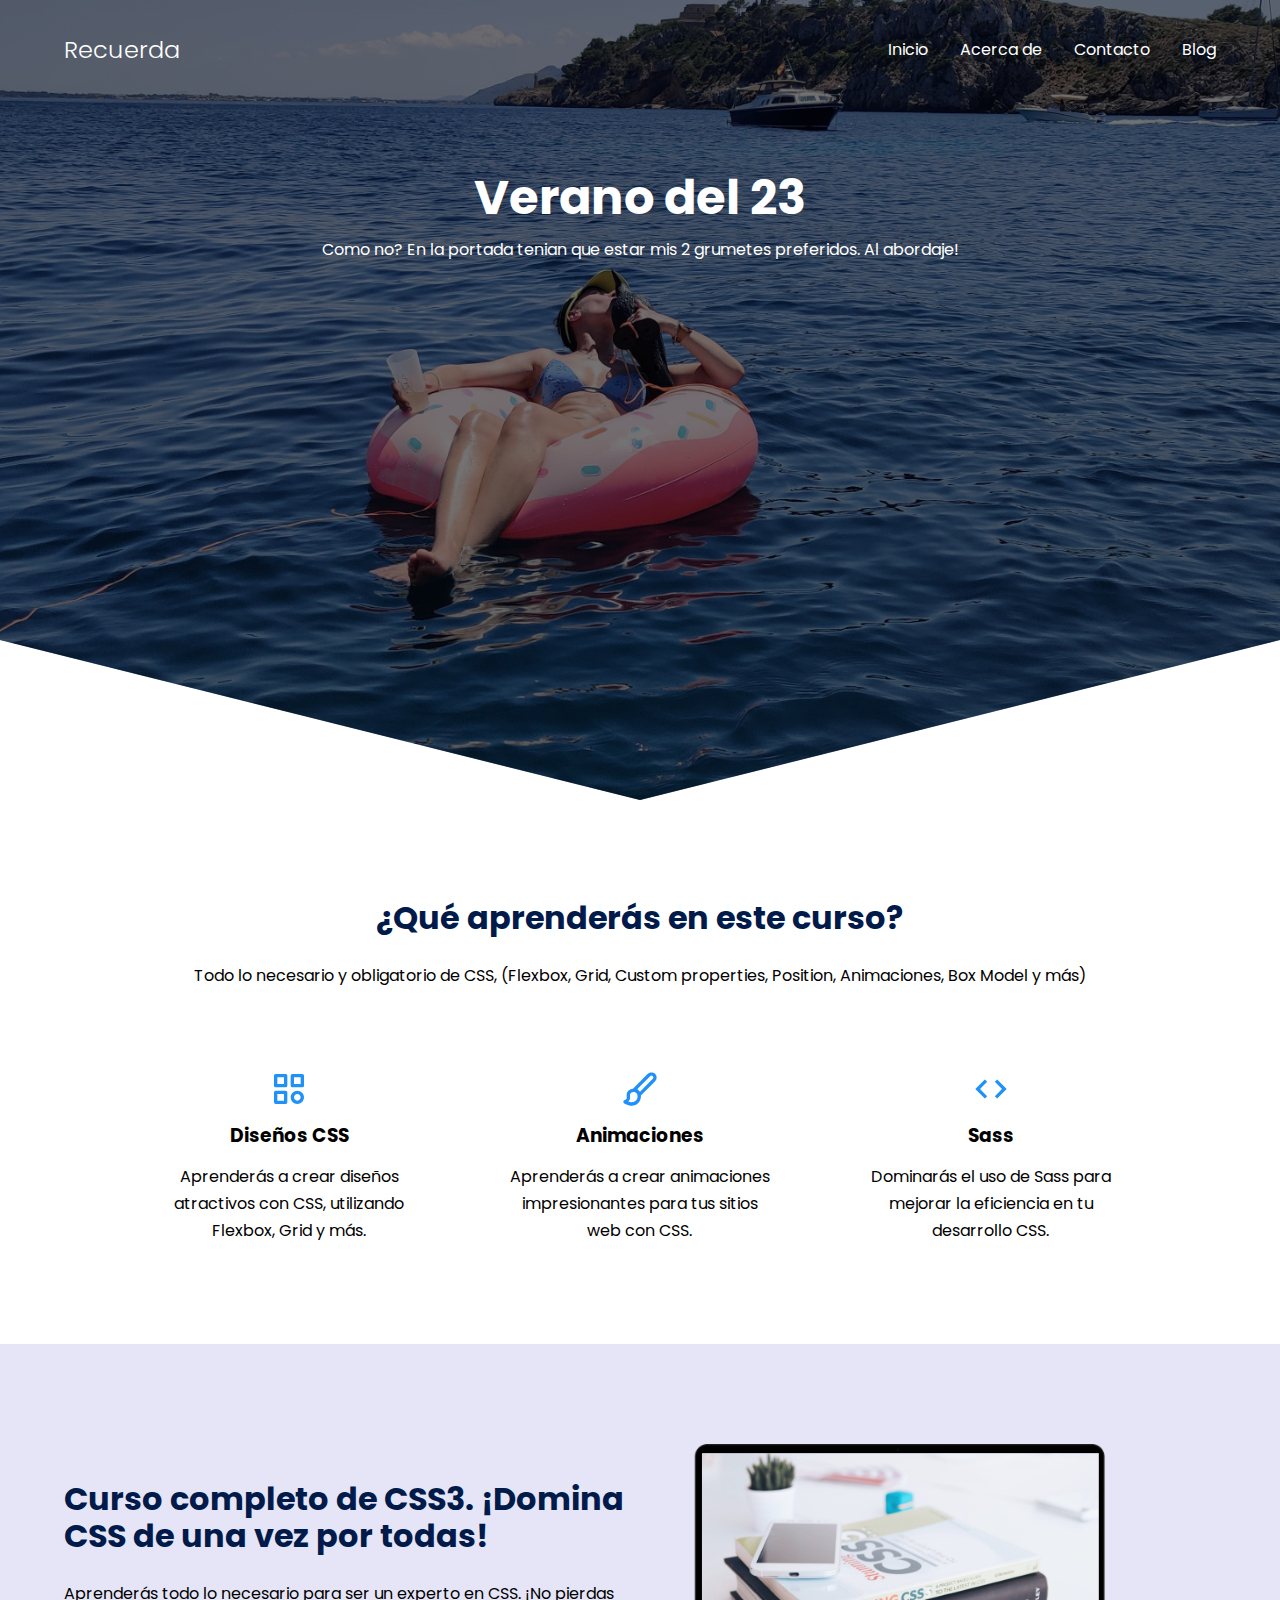
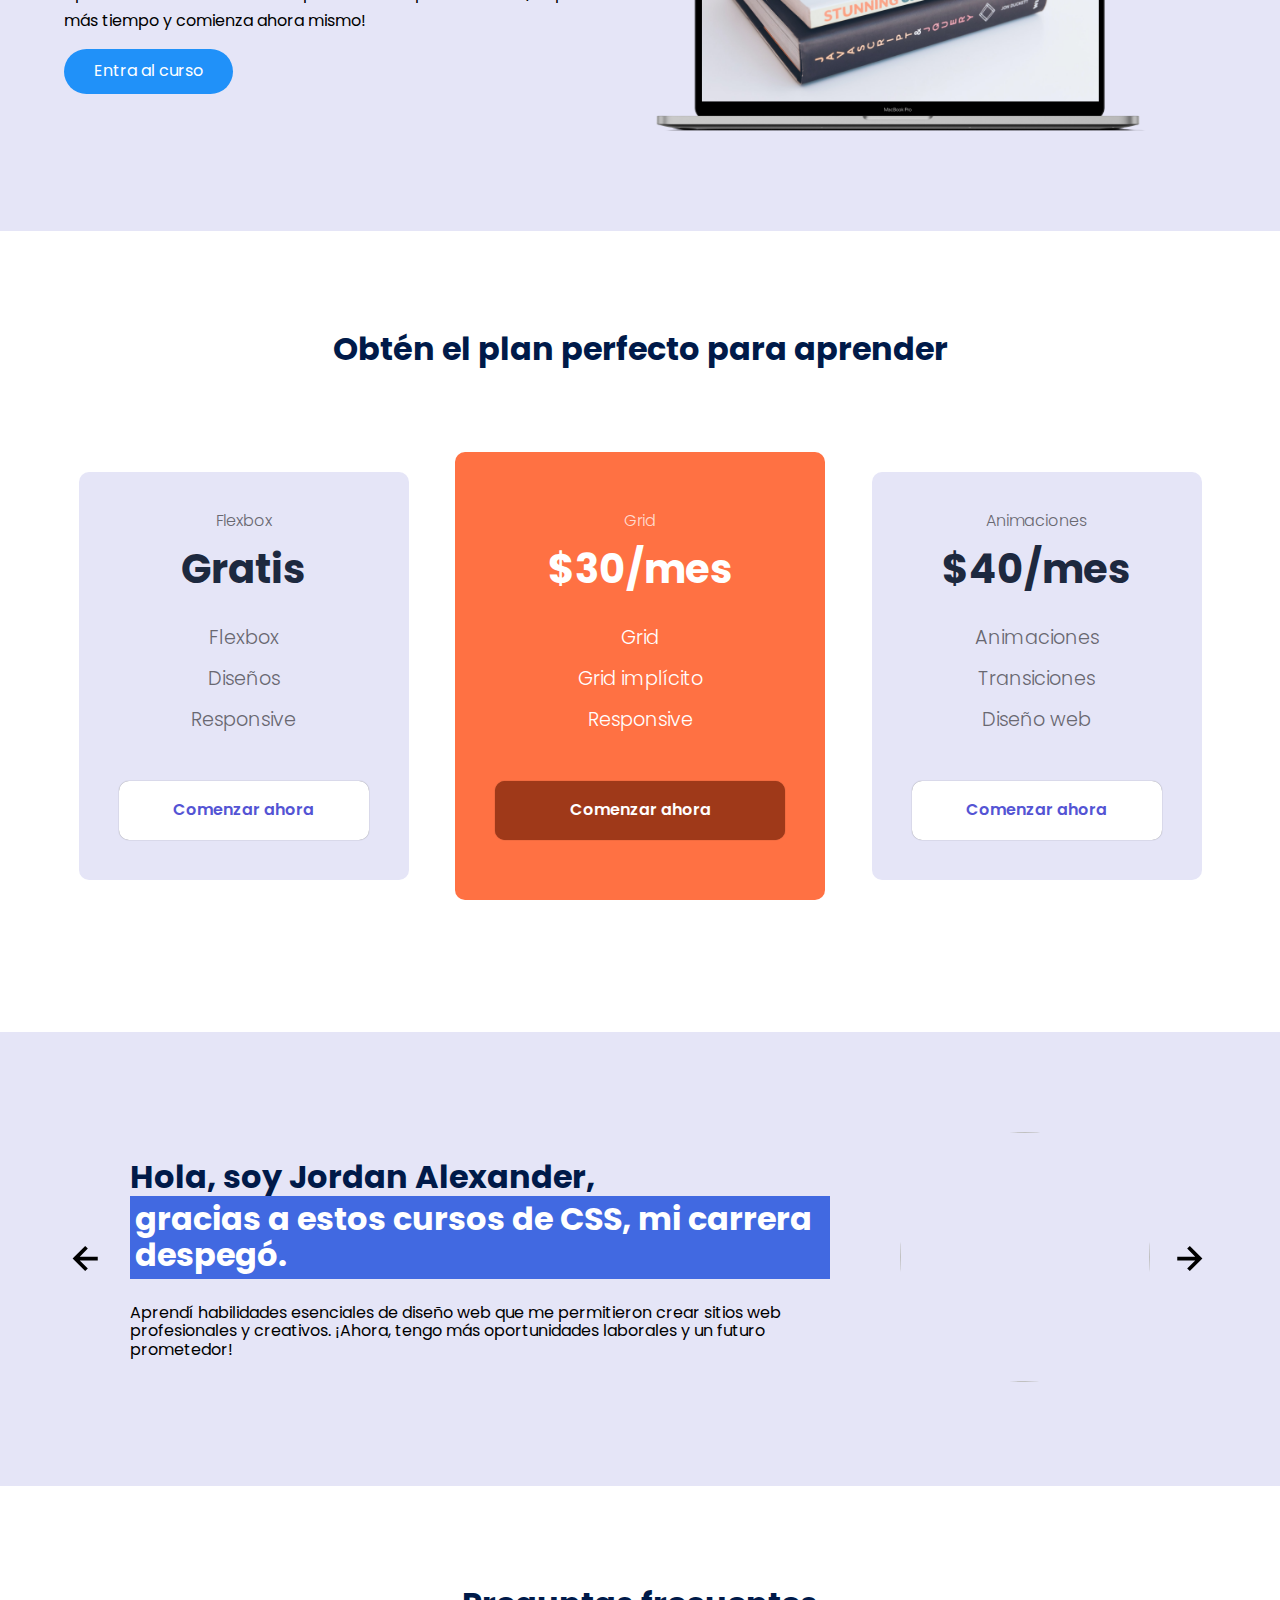
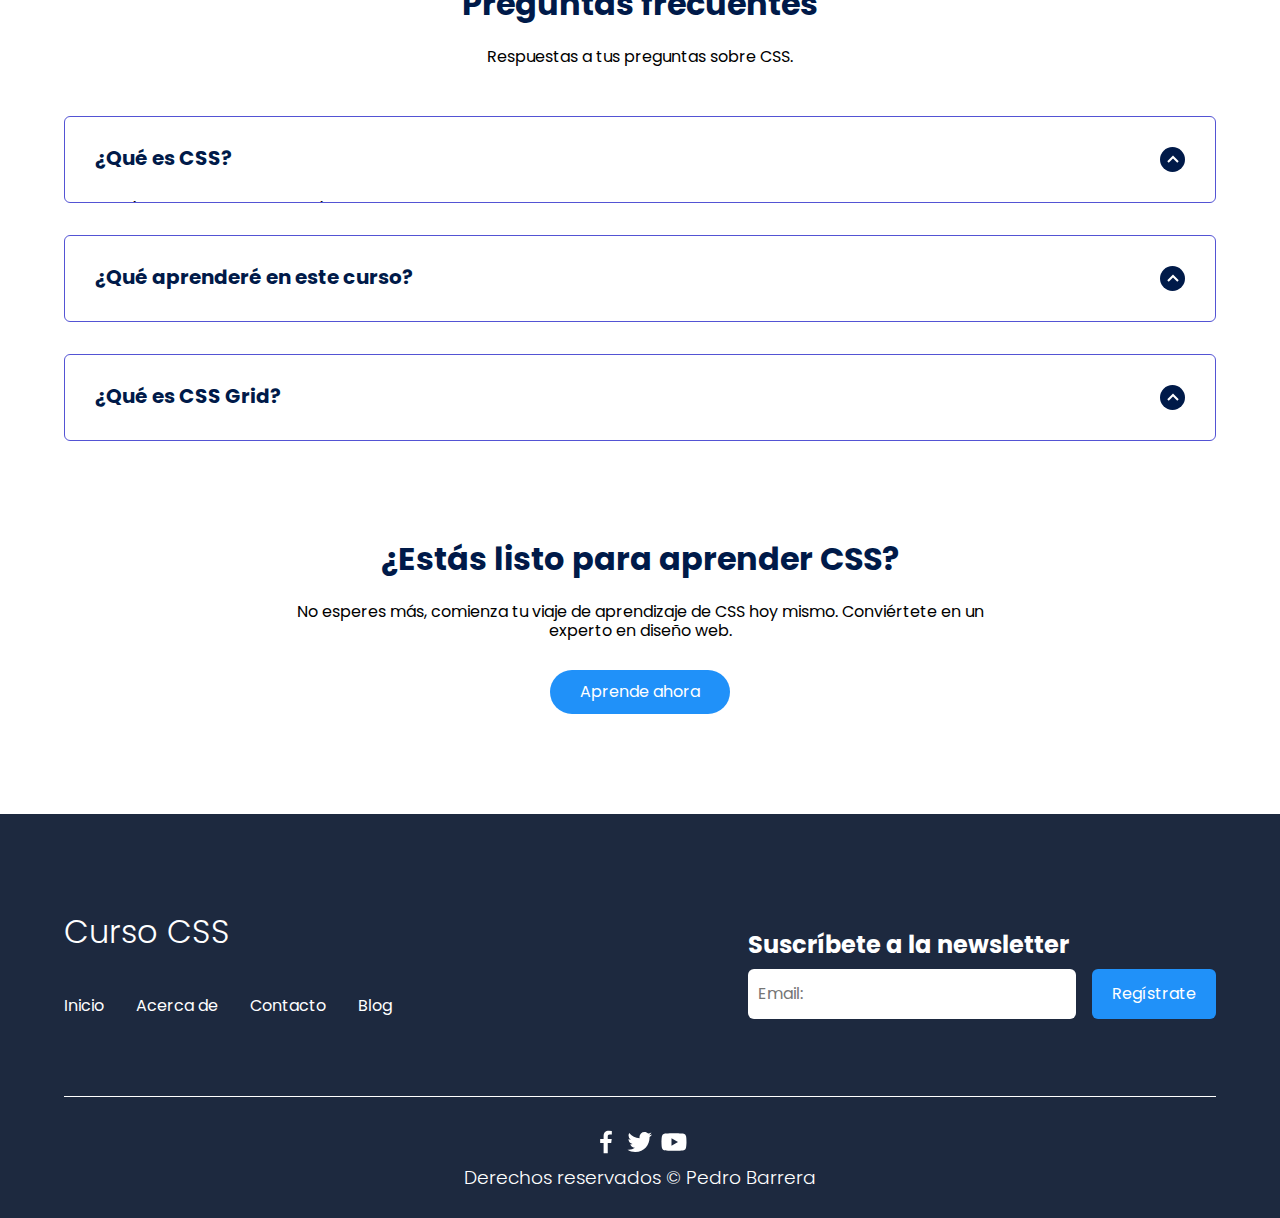
==== index.html @ dca30078 "Personalizando la web" ====
<!DOCTYPE html>
<html lang="en">
<head>
    <meta charset="UTF-8">
    <meta name="viewport" content="width=device-width, initial-scale=1.0">
    <title>Verano 2023</title>
    <link rel="shortcut icon" href="./images/cat.png" type="image/x-icon">
    <link rel="stylesheet" href="./css/normalize.css">
    <link rel="stylesheet" href="./css/estilos.css">

    <meta name="theme-color" content="#2091f1">
    <meta name="title" >
</head>
<body>

    <header class="hero">
        <nav class="nav container">
            <div class="nav_logo">
                <h2 class="nav_title">Recuerda</h2>
            </div>

            <ul class="nav_link nav_link--menu">
                <li class="nav_items">
                    <a href="#" class="nav_links">Inicio</a>
                </li>
                <li class="nav_items">
                    <a href="#" class="nav_links">Acerca de</a>
                </li>
                <li class="nav_items">
                    <a href="#" class="nav_links">Contacto</a>
                </li>
                <li class="nav_items">
                    <a href="#" class="nav_links">Blog</a>
                </li>
                
                <img src="./images/close.svg" class="nav_close" alt="">
            </ul>

            <div class="nav_menu">
                <img src="./images/menu.svg" class="nav_img" alt="">
            </div>
        </nav>

        <section class="hero_container container">
            <h1 class="hero_title">Verano del 23</h1>
            <p class="hero_paragraph">Como no? En la portada tenian que estar mis 2 grumetes preferidos. Al abordaje!</p>
    
        </section>

    </header>

    <main>
        <section class="container about">
            <h2 class="subtitle">¿Qué aprenderás en este curso?</h2>
            <p class="about_paragraph">Todo lo necesario y obligatorio de CSS, (Flexbox, Grid, Custom properties, Position, Animaciones, Box Model y más)</p>

            <div class="about_main">
                <article class="about_icons">
                    <img src="./images/shapes.svg" class="about_icon" alt="">
                    <h3 class="about_title">Diseños CSS</h3>
                    <p class="about_paragraph">Aprenderás a crear diseños atractivos con CSS, utilizando Flexbox, Grid y más.</p>
                </article>
                <article class="about_icons">
                    <img src="./images/paint.svg" class="about_icon" alt="">
                    <h3 class="about_title">Animaciones</h3>
                    <p class="about_paragraph">Aprenderás a crear animaciones impresionantes para tus sitios web con CSS.</p>
                </article>
                <article class="about_icons">
                    <img src="./images/code.svg" class="about_icon" alt="">
                    <h3 class="about_title">Sass</h3>
                    <p class="about_paragraph">Dominarás el uso de Sass para mejorar la eficiencia en tu desarrollo CSS.</p>
                </article>
            </div>

        </section>

        <section class="knowledge">
            <div class="knowledge_container container">
                <div class="knowledge_texts">
                    <h2 class="subtitle">Curso completo de CSS3. ¡Domina CSS de una vez por todas!</h2>
                    <p class="knowledge_paragraph">Aprenderás todo lo necesario para ser un experto en CSS. ¡No pierdas más tiempo y comienza ahora mismo!</p>
                    <a href="#" class="cta">Entra al curso</a>
                </div>

                <figure class="knowledge_picture">
                    <img src="./images/macbook.png" class="knowledge_img" alt="">
                </figure>
            </div>
        </section>

        <section class="price container">
            <h2 class="subtitle">Obtén el plan perfecto para aprender</h2>

            <div class="price_table">

                <div class="price_element">
                    <p class="price_name">Flexbox</p>
                    <h3 class="price_price">Gratis</h3>

                    <div class="price_items">
                        <p class="price_features">Flexbox</p>
                        <p class="price_features">Diseños</p>
                        <p class="price_features">Responsive</p>
                    </div>

                    <a href="#" class="price_cta" >Comenzar ahora</a>
                </div>

                <div class="price_element price_element--best">
                    <p class="price_name">Grid</p>
                    <h3 class="price_price">$30/mes</h3>

                    <div class="price_items">
                        <p class="price_features">Grid</p>
                        <p class="price_features">Grid implícito</p>
                        <p class="price_features">Responsive</p>
                    </div>

                    <a href="#" class="price_cta" >Comenzar ahora</a>
                </div>

                <div class="price_element">
                    <p class="price_name">Animaciones</p>
                    <h3 class="price_price">$40/mes</h3>

                    <div class="price_items">
                        <p class="price_features">Animaciones</p>
                        <p class="price_features">Transiciones</p>
                        <p class="price_features">Diseño web</p>
                    </div>

                    <a href="#" class="price_cta" >Comenzar ahora</a>
                </div>
            </div>
        </section>

        <section class="testimony">
            <div class="testimony_container container">
                <img src="./images/leftarrow.svg" class="testimony_arrow" id="before" alt="">
        
                <section class="testimony_body testimony_body--show" data-id="1">
                    <div class="testimony_texts">
                        <h2 class="subtitle">Hola, soy Jordan Alexander,<span
                        class="testimony_course">gracias a estos cursos de CSS, mi carrera despegó.</span></h2>
                        <p class="testimony_review">Aprendí habilidades esenciales de diseño web que me permitieron crear sitios web profesionales y creativos. ¡Ahora, tengo más oportunidades laborales y un futuro prometedor!</p>
                    </div>
        
                    <figure class="testimony_picture">
                        <img src="./images/face.jpg" class="testimony_img" alt="">
                    </figure>
                </section>
        
                <section class="testimony_body" data-id="2">
                    <div class="testimony_texts">
                        <h2 class="subtitle">Hola, soy Alejandra Perez,<span
                        class="testimony_course">estos cursos de CSS cambiaron mi vida.</span></h2>
                        <p class="testimony_review">Descubrí cómo convertir ideas en diseños web impactantes. Gracias a este conocimiento, mi carrera como diseñadora web está en ascenso. ¡No puedo esperar para lo que el futuro me depara!</p>
                    </div>
        
                    <figure class="testimony_picture">
                        <img src="./images/face2.jpg" class="testimony_img" alt="">
                    </figure>
                </section>
        
                <section class="testimony_body" data-id="3">
                    <div class="testimony_texts">
                        <h2 class="subtitle">Hola, soy Karen Arteaga,<span
                        class="testimony_course">estos cursos de CSS me hicieron destacar.</span></h2>
                        <p class="testimony_review">Aprendí a crear diseños atractivos y funcionales. Esta habilidad me ayudó a destacar en mi trabajo y atraer más clientes. ¡Mi carrera despegó gracias a estos cursos!</p>
                    </div>
        
                    <figure class="testimony_picture">
                        <img src="./images/face3.jpg" class="testimony_img" alt="">
                    </figure>
                </section>
        
                <section class="testimony_body" data-id="4">
                    <div class="testimony_texts">
                        <h2 class="subtitle">Hola, soy Joana Maria,<span
                        class="testimony_course">estos cursos de CSS me dieron confianza.</span></h2>
                        <p class="testimony_review">Aprendí a construir sitios web desde cero. Ahora, tengo la confianza para aceptar proyectos desafiantes y crear soluciones web personalizadas. ¡Estos cursos son la clave de mi éxito!</p>
                    </div>
        
                    <figure class="testimony_picture">
                        <img src="./images/face4.jpg" class="testimony_img" alt="">
                    </figure>
                </section>
        
                <section class="testimony_body" data-id="5">
                    <div class="testimony_texts">
                        <h2 class="subtitle">Hola, soy Joana,<span
                        class="testimony_course">estos cursos de CSS ampliaron mis horizontes.</span></h2>
                        <p class="testimony_review">Aprendí a desarrollar sitios web interactivos y atractivos. Ahora, tengo la flexibilidad para trabajar en una variedad de proyectos emocionantes. ¡Estos cursos son la puerta a nuevas oportunidades!</p>
                    </div>
        
                    <figure class="testimony_picture">
                        <img src="./images/face5.jpg" class="testimony_img" alt="">
                    </figure>
                </section>
        
                <img src="./images/rightarrow.svg" class="testimony_arrow" id="next" alt="">
            </div>
        </section>
        

        <section class="questions container">
            <h2 class="subtitle">Preguntas frecuentes</h2>
            <p class="questions_paragraph">Respuestas a tus preguntas sobre CSS.</p>

            <section class="questions_container">
                <article class="questions_padding">
                    <div class="questions_answer">
                        <h3 class="questions_title">¿Qué es CSS?
                            <span class="questions_arrow">
                                <img src="./images/arrow.svg" class="questions_img" alt="">
                            </span>
                        </h3>

                        <p class="questions_show">CSS (Cascading Style Sheets) es un lenguaje de estilo utilizado para diseñar la presentación de páginas web. Con CSS, puedes controlar la apariencia y el diseño de elementos HTML.</p>
                    </div>
                </article>

                <article class="questions_padding">
                    <div class="questions_answer">
                        <h3 class="questions_title">¿Qué aprenderé en este curso?
                            <span class="questions_arrow">
                                <img src="./images/arrow.svg" class="questions_img" alt="">
                            </span>
                        </h3>

                        <p class="questions_show">Aprenderás todo lo necesario para convertirte en un experto en CSS, incluyendo Flexbox, Grid, animaciones y mucho más. Este curso te preparará para crear diseños web increíbles.</p>
                    </div>
                </article>

                <article class="questions_padding">
                    <div class="questions_answer">
                        <h3 class="questions_title">¿Qué es CSS Grid?
                            <span class="questions_arrow">
                                <img src="./images/arrow.svg" class="questions_img" alt="">
                            </span>
                        </h3>

                        <p class="questions_show">CSS Grid es un sistema de diseño bidimensional que te permite crear diseños de página complejos y flexibles. Con CSS Grid, puedes organizar fácilmente elementos en filas y columnas, lo que lo hace perfecto para diseños de mosaicos y cuadrículas.</p>
                    </div>
                </article>

            </section>

            <section class="questions_offer">
                <h2 class="subtitle">¿Estás listo para aprender CSS?</h2>
                <p class="questions_copy">No esperes más, comienza tu viaje de aprendizaje de CSS hoy mismo. Conviértete en un experto en diseño web.</p>
                <a href="#" class="cta" >Aprende ahora</a>
            </section>


        </section>



    </main>

    <footer class="footer">
        <section class="footer_container container">
            <nav class="nav nav--footer">
                <h2 class="footer_title">Curso CSS</h2>

                <ul class="nav_link nav_link--footer">
                    <li class="nav_items">
                        <a href="#" class="nav_links">Inicio</a>
                    </li>
                    <li class="nav_items">
                        <a href="#" class="nav_links">Acerca de</a>
                    </li>
                    <li class="nav_items">
                        <a href="#" class="nav_links">Contacto</a>
                    </li>
                    <li class="nav_items">
                        <a href="#" class="nav_links">Blog</a>
                    </li> 
                </ul>
            </nav>

            <form class="footer_form">
                <h2 class="footer_newsletter">Suscríbete a la newsletter</h2>
                <div class="footer_inputs">
                    <input type="email" placeholder="Email:" class="footer_input">
                    <input type="submit" value="Regístrate" class="footer_submit">
                </div>
            </form>
        </section>
        <section class="footer_copy container">
            <div class="footer_social">
                <a href="#" class="footer_icons"><img src="./images/facebook.svg" class="footer_img"></a>
                <a href="#" class="footer_icons"><img src="./images/twitter.svg" class="footer_img"></a>
                <a href="#" class="footer_icons"><img src="./images/youtube.svg" class="footer_img"></a>

            </div>

            <h3 class="footer_copyright">Derechos reservados &copy; Pedro Barrera</h3>
        </section>
    </footer>
   
    <script src="./js/questions.js"></script>
    <script src="./js/slider.js"></script>
    <script src="./js/menu.js"></script>
</body>
</html>
---- css/estilos.css ----
@import url("https://fonts.googleapis.com/css2?family=Poppins:wght@300;400;600;700&display=swap");

:root {
    --padding-container: 100px 0;
    --color-title: #001a49;
}

body {
    font-family: "Poppins", sans-serif;
}

.container {
    width: 90%;
    max-width: 1200px;
    margin: 0 auto;
    overflow: hidden;
    padding: var(--padding-container);
}

.hero {
    width: 100%;
    height: 100vh;
    min-height: 600px;
    max-height: 800px;
    position: relative;
    display: grid;
    grid-template-rows: 100px 1fr;
    color: #fff;
}

.hero::before {
    content: "";
    position: absolute;
    top: 0;
    left: 0;
    width: 100%;
    height: 100%;
    background-image: linear-gradient(180deg, #0000008c 0%, #0000008c 100%), url(../images/IMG_20230625_151632.jpg);
    background-size:cover;
    background-position: center;
    clip-path: polygon(0 0, 100% 0, 100% 80%, 50% 100%, 0 80%);
    z-index: -1;
}


/* Nav */


.nav {
    --padding-container: 0;
    height: 100%;
    display: flex;
    align-items: center;
}

.nav_title{
    font-weight: 300;
}

.nav_link{
    margin-left: auto;
    padding: 0;
    display: grid;
    grid-auto-flow: column;
    grid-auto-columns: max-content;
    gap: 2em;
}

.nav_items{
    list-style: none;
}

.nav_links{
    color: #fff;
    text-decoration: none;
}

.nav_menu{
    margin-left: auto;
    cursor: pointer;
    display:none;
}

.nav_img{
    display: block;
    width: 30px;
}

.nav_close{
    display: var(--show, none);
    position: absolute;
    top: 30px;
    right: 30px;
    width: 30px;
    cursor: pointer;
}

/* Hero container */

.hero_container{
    max-width: 800px;
    --padding-container:0;
    display: grid;
    grid-auto-rows: max-content;
    align-content: center;
    gap: 1em;
    padding-bottom: 450px;
    text-align: center;
}

.hero_title{
    font-size: 3rem;
}

.hero_paragraph{
    margin-bottom: 20px;
}

.cta{
    display: inline-block;
    background-color: #2091f9;
    justify-self: center;
    color: #fff;
    text-decoration: none;
    padding: 13px 30px;
    border-radius: 32px;
}

/* About */

.about{
    text-align: center;
}

.subtitle{
    color: var(--color-title);
    font-size: 2rem;
    margin-bottom: 25px;
}

.about_paragraph{
    line-height: 1.7;
}

.about_main{
    padding-top: 80px;
    display: grid;
    width: 90%;
    margin: 0 auto;
    gap: 1em;
    overflow: hidden;
    grid-template-columns:repeat(auto-fit,minmax(260px,auto));
    grid-auto-columns: auto;
}

.about_icons{
    display: grid;
    gap: 1em;
    justify-items: center;
    width: 260px;
    overflow: hidden;
    margin: 0 auto;
}

.about_icon{
    width: 40px;
}

/* knowlede */

.knowledge{
    background-color: #e5e5f7;
    background-image:  radial-gradient(#444cf7 0.5px, transparent 0.5px), radial-gradient(#444cf7 0.5px, #e5e5f7 0.5px);
    background-size: 20px 20px;
    background-position: 0 0,10px 10px;
    overflow: hidden;
}

.knowledge_container{
    display: grid;
    grid-template-columns: 1fr 1fr;
    gap: 1em;
    align-items: center;
}

.knowledge_picture{
    max-width: 500px;
}

.knowledge_paragraph{
    line-height: 1.7;
    margin-bottom: 15px;
}

.knowledge_img{
    width: 100%;
    display: block;
}

/* Price */

.price{
    text-align: center;
}

.price_table{
    padding-top: 60px;
    display: flex;
    flex-wrap: wrap;
    gap: 2em;
    justify-content: space-evenly;
    align-items: center;
}

.price_element{
    background-color: #e5e5f7;
    text-align: center;
    border-radius: 10px;
    width: 330px;
    padding: 40px;
    --color-plan:#696871;
    --color-price: #1d293f;
    --bg-cta: #fff;
    --color-cta: #5454d4;
    --color-items:#696871;
}

.price_element--best{
    width: 370px;
    padding: 60px 40px;
    background-color: #ff7143;
    --color-plan: rgb(255 255 255 / 75%);
    --color-price: #fff;
    --bg-cta: #9f3919;
    --color-cta: #fff;
    --color-items:#fff;
}

.price_name{
    color: var(--color-plan);
    margin-bottom: 15px;
    font-weight:300;
}

.price_price{
    font-size:2.5rem;
    color: var(--color-price);
}

.price_items{
    margin-top: 35px;
    display: grid;
    gap: 1em;
    font-weight: 300;
    font-size: 1.2rem;
    margin-bottom: 50px;
    color: var(--color-items);
}

.price_cta{
    display: block;
    padding: 20px 0;
    border-radius: 10px;
    text-decoration: none;
    background-color: var(--bg-cta);
    font-weight: 600;
    color: var(--color-cta);
    box-shadow: 0 0 1px rgba(0, 0, 0, .5);
}

/* Testimony */

.testimony{
    background-color: #e5e5f7;
    margin-top: 2em;
}

.testimony_container{
    display: grid;
    grid-template-columns: 50px 1fr 50px;
    gap: 1em;
    align-items: center;
}

.testimony_body{
    display:grid;
    grid-template-columns: 1fr max-content;
    justify-content: space-between;
    align-items: center;
    gap: 2em;
    grid-column: 2/3;
    grid-row: 1/2;
    opacity: 0;
    pointer-events: none;
}

.testimony_body--show{
    pointer-events: unset;
    opacity: 1;
    transition: opacity 1.5s ease-in-out;
}

.testimony_img{
    width: 250px;
    height: 250px;
    border-radius: 50%;
    object-fit: cover;
    /* object-position: 50% 20%; */
}

.testimony_texts{
    max-width: 700px;
}

.testimony_course{
    background-color: royalblue;
    color: #fff;
    display: inline-block;
    padding: 5px;
}

.testimony_arrow{
    width: 90%;
    cursor: pointer;
}

/* Questions */

.questions{
    text-align: center;
}

.questions_container{
    display: grid;
    gap: 2em;
    padding-top: 50px;
    padding-bottom: 100px;
}

.questions_padding{
    padding: 0;
    transition: padding .2s;
    border: 1px solid #5454d4;
    border-radius: 6px;    
}

.questions_padding--add{
    padding-bottom: 30px;    
}

.questions_answer{
    padding: 0 30px 0;
    overflow: hidden;
}

.questions_title{
    text-align: left;
    display: flex;
    font-size: 20px;
    padding: 30px 0 30px;
    cursor: pointer;
    color: var(--color-title);
    justify-content: space-between;
    
}

.questions_arrow{
    border-radius: 50%;
    background-color: var(--color-title);
    width: 25px;
    height: 25px;
    display: flex;
    justify-content: center;
    align-items: center;
    align-self: flex-end;
    margin-left: 10px;
    transition: transform .3s;
}

.questions_arrow--rotate{
    transform: rotate(180deg);
}

.questions_show{
    text-align: left;
    height: 0;
    transition: height .3s;
   }

.questions_img{
    display: block;
}

.questions_copy{
    width: 60%;
    margin: 0 auto;
    margin-bottom: 30px;
}

/* Footer */

.footer{
    background-color: #1d293f;
}

.footer_title{
    font-weight: 300;
    font-size: 2rem;
    margin-bottom: 30px;
}

.footer_title, .footer_newsletter{
    color: #fff;
}

.footer_container{
    display: flex;
    justify-content: space-between;
    align-items: center;
    border-bottom: 1px solid #fff;
    padding-bottom: 60px;
}

.nav--footer{
    padding-bottom: 20px;
    display: grid;
    gap: 1em;
    grid-auto-flow: row;
    height: 100%;
}

.nav_link--footer{
    display: flex;
    margin: 0;
    margin-right: 20px;
    flex-wrap: wrap;
}

.footer_inputs{
    margin-top: 10px;
    display: flex;
    overflow: hidden;
}

.footer_input{
    background-color: #fff;
    height: 50px;
    display: block;
    padding-left: 10px;
    border-radius: 6px;
    font-size: 1rem;
    outline: none;
    border: none;
    margin-right: 16px;
}

.footer_submit{
    margin-left: auto;
    display: inline-block;
    height: 50px;
    padding: 0 20px;
    background-color: #2091f9;
    border: none;
    font-size: 1rem;
    color: #fff;
    border-radius: 6px;
    cursor: pointer;
}

.footer_copy{
    --padding-container:30px 0;
    text-align:center;
    color: #fff;
}

.footer_copyright{
    font-weight: 300;
}

.footer_icons{
    display: inline-flex;
    margin-bottom: 10px;
}

.footer_img{
    width: 30px;
}

/* Media Queris */

@media (max-width:800px){
    .nav_menu{
        display: block;
    }

    .nav_link--menu{
        position: fixed;
        background-color: #000;
        top: 0;
        left: 0;
        height: 100%;
        width: 100%;
        display: flex;
        flex-direction: column;
        justify-content: space-evenly;
        align-items: center;
        z-index: 100;
        opacity: 0;
        pointer-events: none;
        transition: .7s opacity;
    }

    .nav_link--show{
        --show:block;
        opacity:1;
        pointer-events: unset;
    }

    .hero_title{
        font-size: 2.5em;
    }

    .about_main{
        gap:2em;
    }

    .about_icons:last-of-type{
        grid-column: 1/-1;
    }

    .knowledge_container{
        grid-template-columns: 1fr;
        grid-template-rows: max-content 1fr;
        gap: 3em;
        text-align: center;
    }

    .knowledge_picture{
        grid-row: 1/2;
        justify-self: center;
    }

    .testimony_container{
        grid-template-columns: 30px 1fr 30px;
    }

    .testimony_body{
        grid-template-columns: 1fr;
        grid-template-rows: max-content max-content;
        gap: 3em;
        justify-items: center;

    }

    .testimony_img{
        width: 200px;
        height: 200px;
    }

    .questions_copy{
        width: 100%;
    }

    .footer_container{
        flex-wrap: wrap;
    }

    .nav--footer{
        width: 100%;
        justify-items: center;
    }

    .nav_link--footer{
        width: 100%;
        justify-content: space-evenly;
        margin: 0;
    }

    .footer_form{
        width: 100%;
        justify-content: space-evenly;
    }

    .footer_input{
        flex: 1;
    }

}
@media (max-width:600px){

    .hero_title{
        font-size: 2rem;
    }

    .hero_paragraph{
        font-size: 1rem;

    }

    .subtitle{
        font-size: 1.8rem;
    }

    .price_element{
        width: 90%;
    }

    .price_element--best{
        width: 90%;
        /* padding: 40px; */
    }

    .price_price{
        font-size: 2rem;
    }

    .testimony{
        --padding-container:60px 0;
    }
    .testimony_container{
        grid-template-columns: 28px 1fr 28px;
        gap: .9em;
    }

    .testimony_arrow{
        width: 100%;
    }

    .testimony_course{
        margin-top: 15px;
    }

    .questions_title{
        font-size: 1rem;
    }

    .footer_title{
        justify-self: start;
        margin: 15px;
    }
    
    .nav--footer{
        padding-bottom: 60px;
    }

    .nav_link--footer{
        justify-content: space-between;
    }

    .footer_inputs{
        flex-wrap: wrap;
    }

    .footer_input{
        flex-basis: 100%;
        margin: 0;
        margin-bottom: 16px;
    }

    .footer_submit{
        margin-right: auto;
        margin-left: 0;
    }

    
}
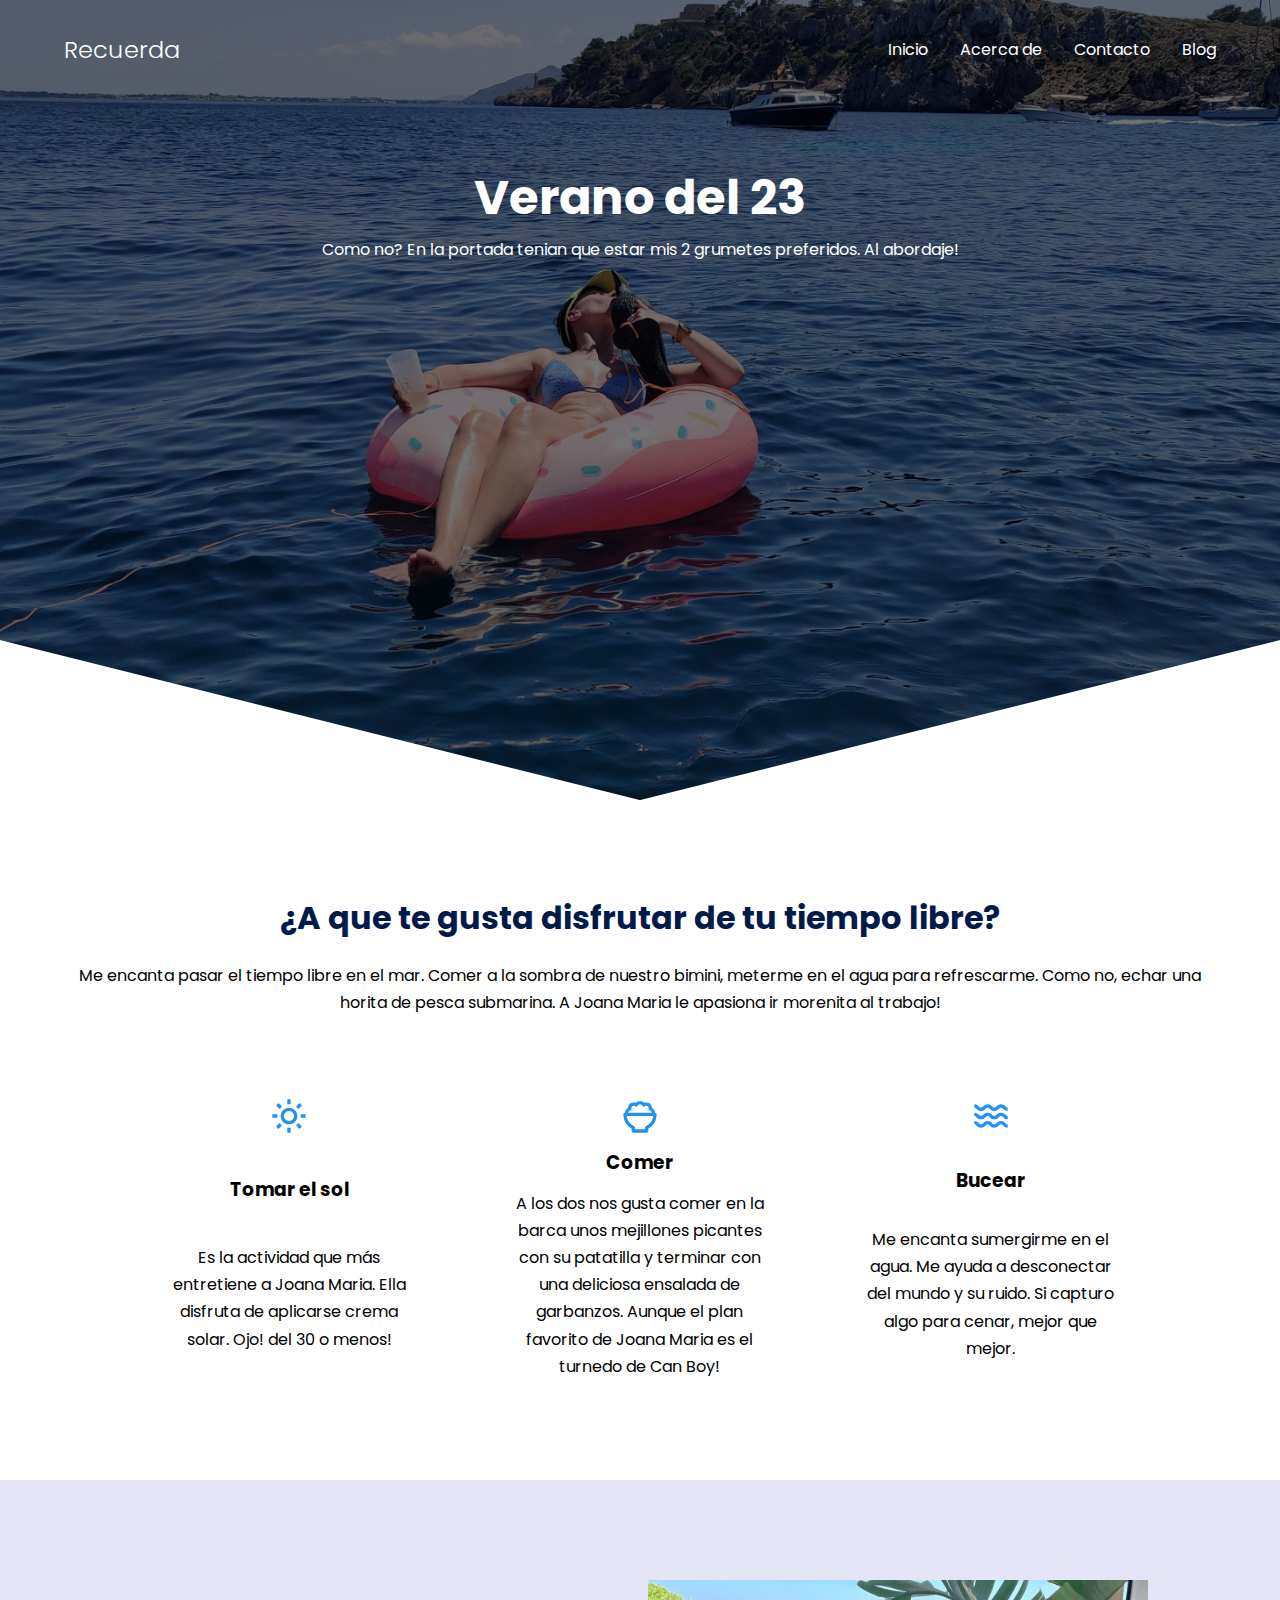
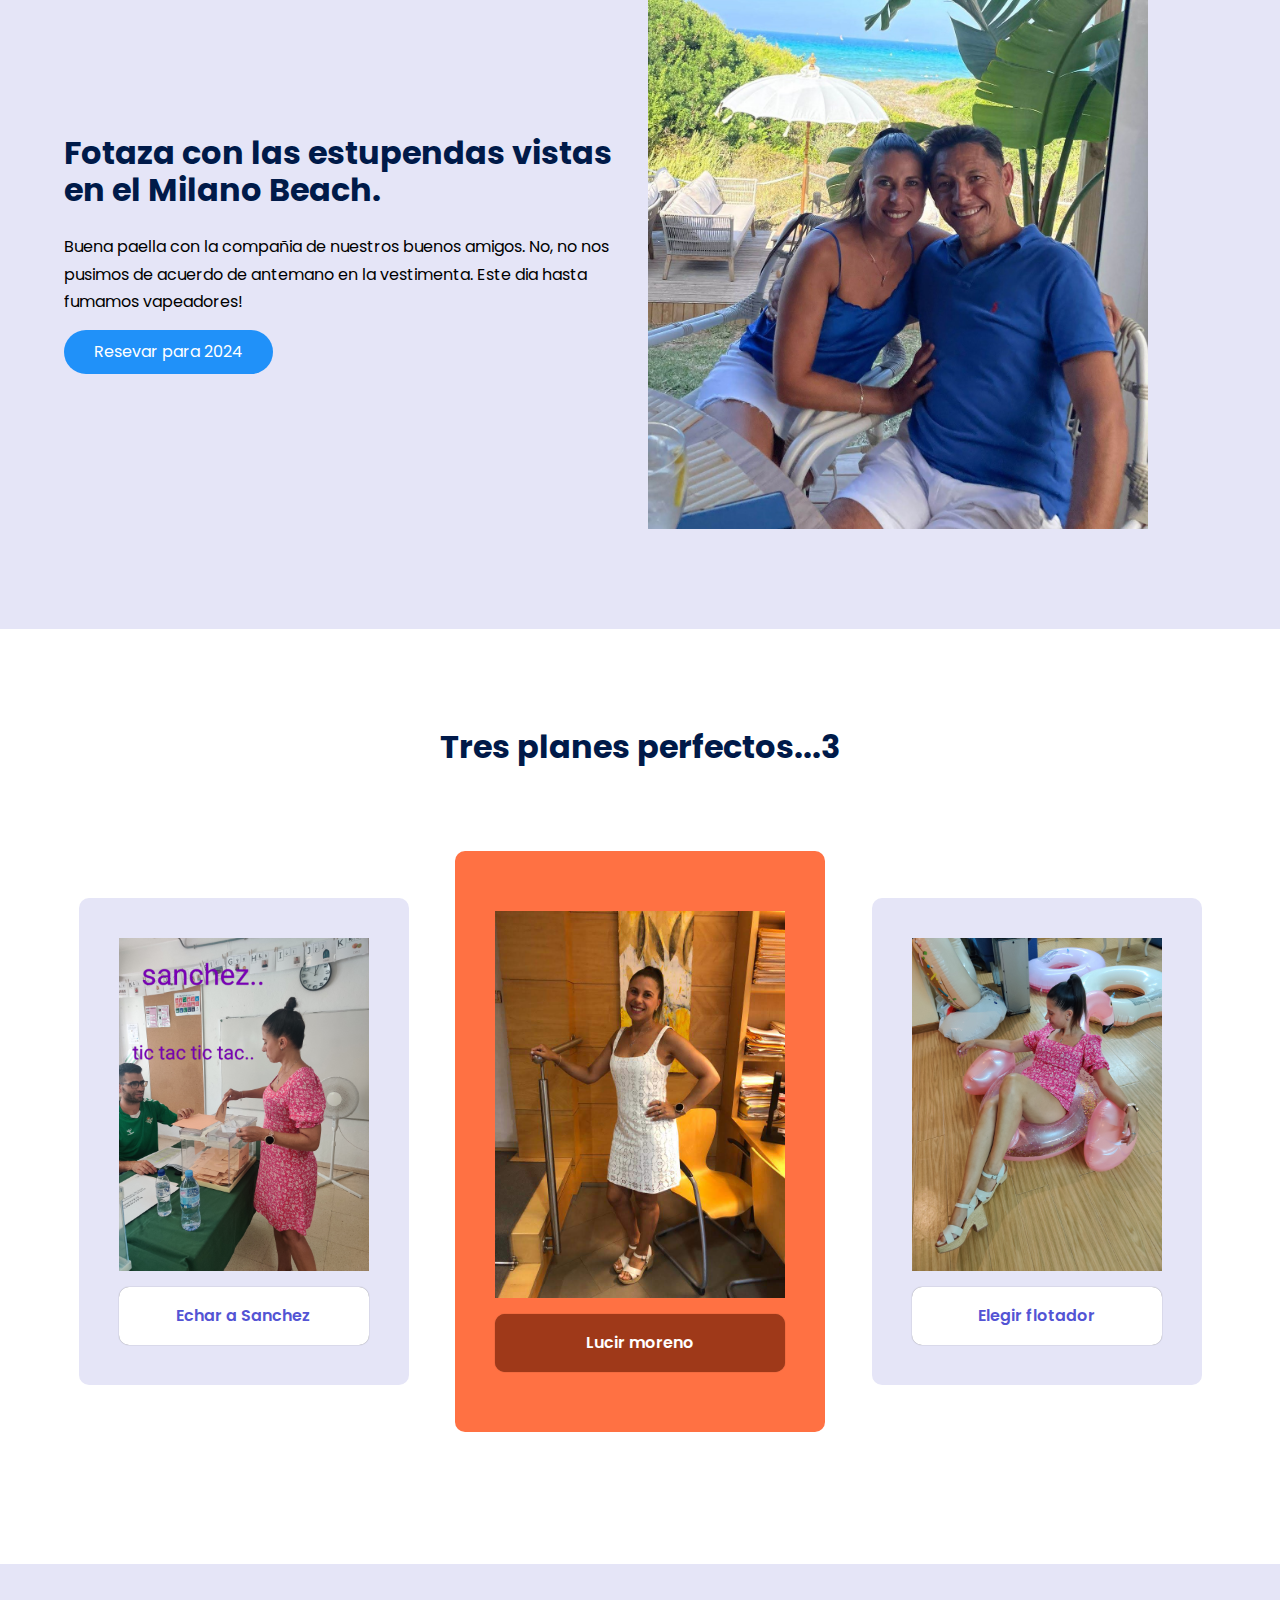
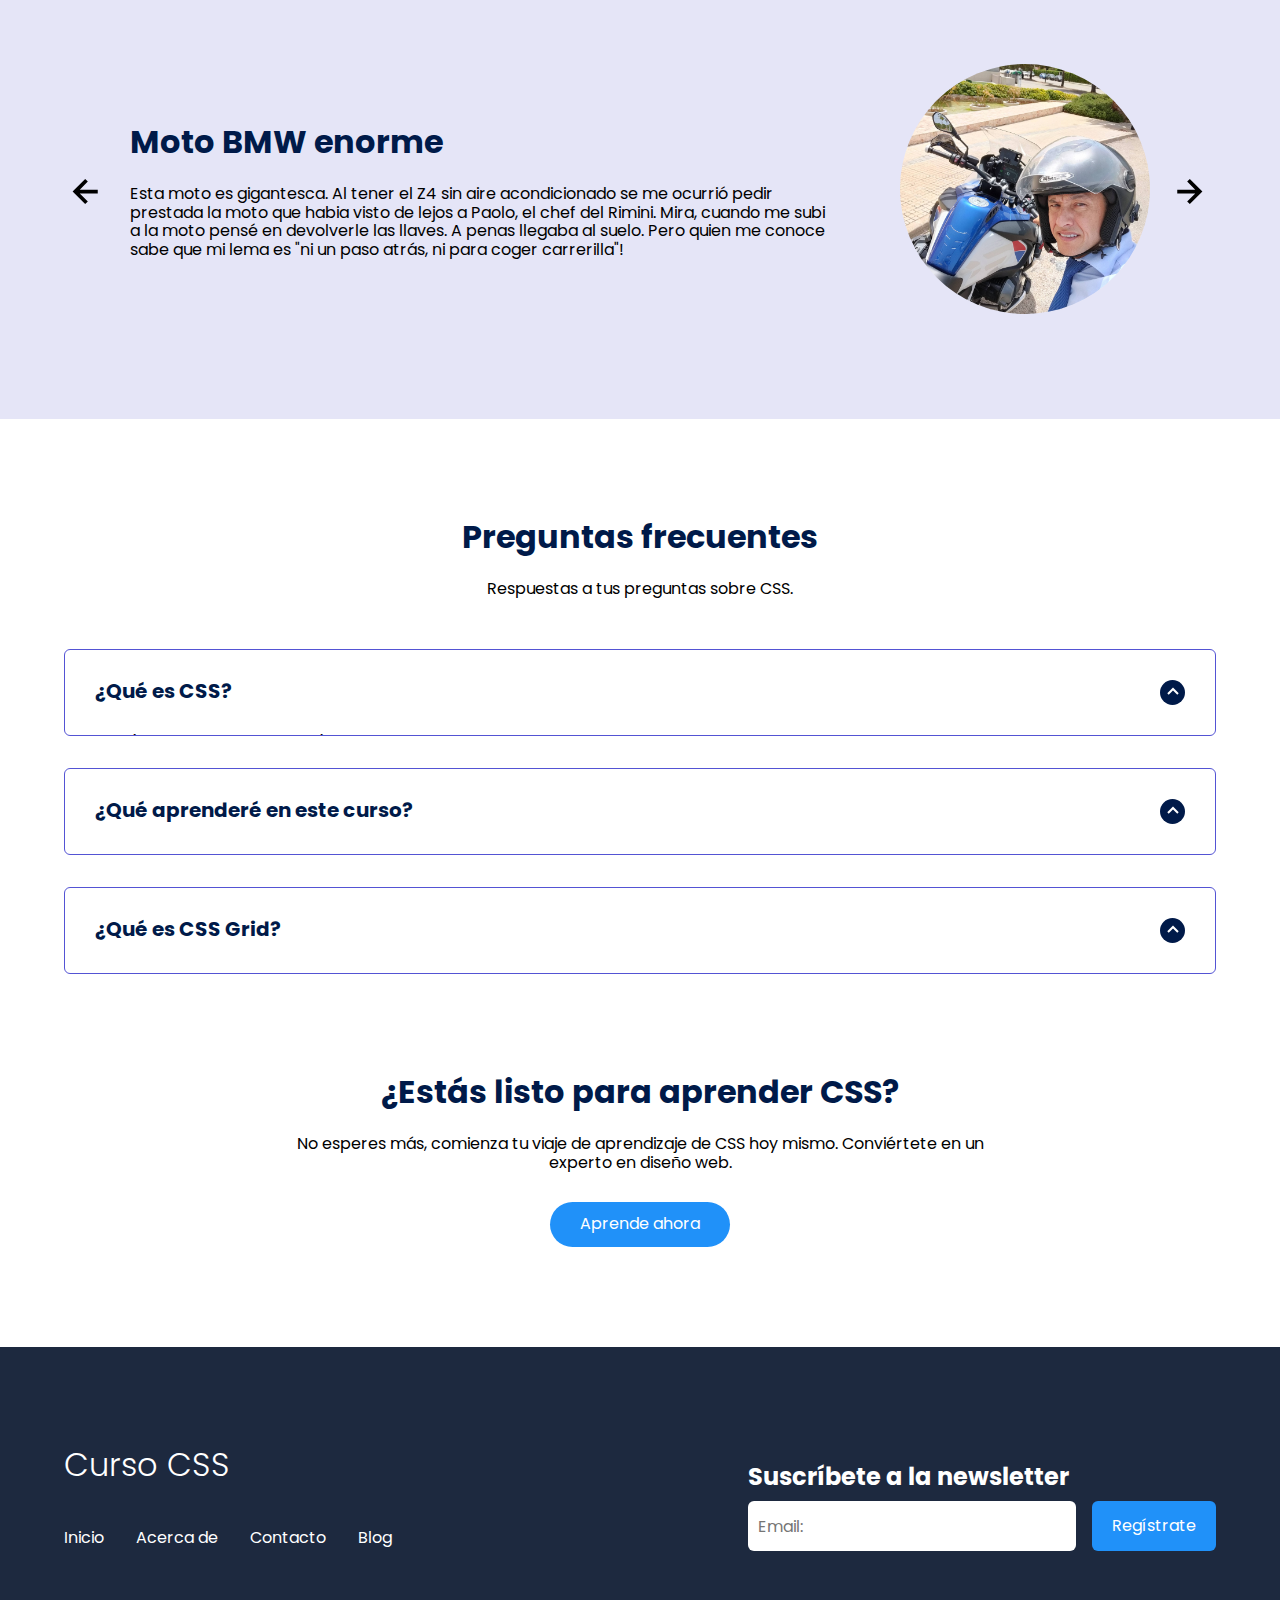
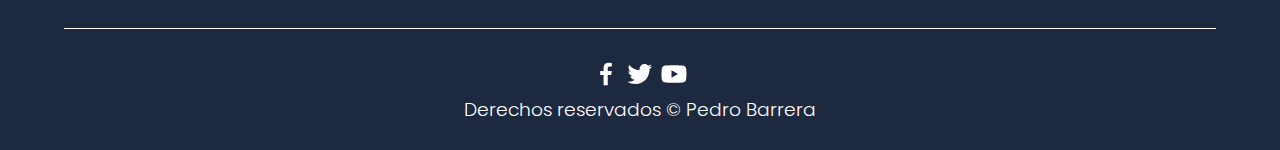
==== commit 97b48e7c: "personalización" ====
--- a/index.html
+++ b/index.html
@@ -51,24 +51,24 @@
 
     <main>
         <section class="container about">
-            <h2 class="subtitle">¿Qué aprenderás en este curso?</h2>
-            <p class="about_paragraph">Todo lo necesario y obligatorio de CSS, (Flexbox, Grid, Custom properties, Position, Animaciones, Box Model y más)</p>
+            <h2 class="subtitle">¿A que te gusta disfrutar de tu tiempo libre?</h2>
+            <p class="about_paragraph">Me encanta pasar el tiempo libre en el mar. Comer a la sombra de nuestro bimini, meterme en el agua para refrescarme. Como no, echar una horita de pesca submarina. A Joana Maria le apasiona ir morenita al trabajo!</p>
 
             <div class="about_main">
                 <article class="about_icons">
-                    <img src="./images/shapes.svg" class="about_icon" alt="">
-                    <h3 class="about_title">Diseños CSS</h3>
-                    <p class="about_paragraph">Aprenderás a crear diseños atractivos con CSS, utilizando Flexbox, Grid y más.</p>
+                    <img src="./images/bx-sun.svg" class="about_icon" alt="">
+                    <h3 class="about_title">Tomar el sol</h3>
+                    <p class="about_paragraph">Es la actividad que más entretiene a Joana Maria. Ella disfruta de aplicarse crema solar. Ojo! del 30 o menos!</p>
                 </article>
                 <article class="about_icons">
-                    <img src="./images/paint.svg" class="about_icon" alt="">
-                    <h3 class="about_title">Animaciones</h3>
-                    <p class="about_paragraph">Aprenderás a crear animaciones impresionantes para tus sitios web con CSS.</p>
+                    <img src="./images/bx-bowl-rice.svg" class="about_icon" alt="">
+                    <h3 class="about_title">Comer</h3>
+                    <p class="about_paragraph">A los dos nos gusta comer en la barca unos mejillones picantes con su patatilla y terminar con una deliciosa ensalada de garbanzos. Aunque el plan favorito de Joana Maria es el turnedo de Can Boy!</p>
                 </article>
                 <article class="about_icons">
-                    <img src="./images/code.svg" class="about_icon" alt="">
-                    <h3 class="about_title">Sass</h3>
-                    <p class="about_paragraph">Dominarás el uso de Sass para mejorar la eficiencia en tu desarrollo CSS.</p>
+                    <img src="./images/bx-water.svg" class="about_icon" alt="">
+                    <h3 class="about_title">Bucear</h3>
+                    <p class="about_paragraph">Me encanta sumergirme en el agua. Me ayuda a desconectar del mundo y su ruido. Si capturo algo para cenar, mejor que mejor.</p>
                 </article>
             </div>
 
@@ -77,59 +77,40 @@
         <section class="knowledge">
             <div class="knowledge_container container">
                 <div class="knowledge_texts">
-                    <h2 class="subtitle">Curso completo de CSS3. ¡Domina CSS de una vez por todas!</h2>
-                    <p class="knowledge_paragraph">Aprenderás todo lo necesario para ser un experto en CSS. ¡No pierdas más tiempo y comienza ahora mismo!</p>
-                    <a href="#" class="cta">Entra al curso</a>
+                    <h2 class="subtitle">Fotaza con las estupendas vistas en el Milano Beach.</h2>
+                    <p class="knowledge_paragraph">Buena paella con la compañia de nuestros buenos amigos. No, no nos pusimos de acuerdo de antemano en la vestimenta. Este dia hasta fumamos vapeadores!</p>
+                    <a href="#" class="cta">Resevar para 2024</a>
                 </div>
 
                 <figure class="knowledge_picture">
-                    <img src="./images/macbook.png" class="knowledge_img" alt="">
+                    <img src="./images/IMG-20230820-WA0033.jpg" class="knowledge_img" alt="">
                 </figure>
             </div>
         </section>
 
         <section class="price container">
-            <h2 class="subtitle">Obtén el plan perfecto para aprender</h2>
+            <h2 class="subtitle">Tres planes perfectos...3</h2>
 
             <div class="price_table">
 
                 <div class="price_element">
-                    <p class="price_name">Flexbox</p>
-                    <h3 class="price_price">Gratis</h3>
-
-                    <div class="price_items">
-                        <p class="price_features">Flexbox</p>
-                        <p class="price_features">Diseños</p>
-                        <p class="price_features">Responsive</p>
-                    </div>
-
-                    <a href="#" class="price_cta" >Comenzar ahora</a>
-                </div>
-
+                    <img src="./images/IMG_20230723_152410.jpg" class="price_img" alt="">
+                    
+                    <a href="#" class="price_cta" >Echar a Sanchez</a>
+                </div>
+                
                 <div class="price_element price_element--best">
-                    <p class="price_name">Grid</p>
-                    <h3 class="price_price">$30/mes</h3>
-
-                    <div class="price_items">
-                        <p class="price_features">Grid</p>
-                        <p class="price_features">Grid implícito</p>
-                        <p class="price_features">Responsive</p>
-                    </div>
-
-                    <a href="#" class="price_cta" >Comenzar ahora</a>
-                </div>
-
+                    <img src="./images/IMG-20230803-WA0000.jpg" class="price_img" alt="">
+                    
+                    
+                    <a href="#" class="price_cta" >Lucir moreno</a>
+                </div>
+                
                 <div class="price_element">
-                    <p class="price_name">Animaciones</p>
-                    <h3 class="price_price">$40/mes</h3>
-
-                    <div class="price_items">
-                        <p class="price_features">Animaciones</p>
-                        <p class="price_features">Transiciones</p>
-                        <p class="price_features">Diseño web</p>
-                    </div>
-
-                    <a href="#" class="price_cta" >Comenzar ahora</a>
+                    <img src="./images/IMG_20230728_201246.jpg" class="price_img" alt="">
+
+
+                    <a href="#" class="price_cta" >Elegir flotador</a>
                 </div>
             </div>
         </section>
@@ -140,63 +121,38 @@
         
                 <section class="testimony_body testimony_body--show" data-id="1">
                     <div class="testimony_texts">
-                        <h2 class="subtitle">Hola, soy Jordan Alexander,<span
-                        class="testimony_course">gracias a estos cursos de CSS, mi carrera despegó.</span></h2>
-                        <p class="testimony_review">Aprendí habilidades esenciales de diseño web que me permitieron crear sitios web profesionales y creativos. ¡Ahora, tengo más oportunidades laborales y un futuro prometedor!</p>
+                        <h2 class="subtitle">Moto BMW enorme</h2>
+                        <p class="testimony_review">Esta moto es gigantesca. Al tener el Z4 sin aire acondicionado se me ocurrió pedir prestada la moto que habia visto de lejos a Paolo, el chef del Rimini. Mira, cuando me subi a la moto pensé en devolverle las llaves. A penas llegaba al suelo. Pero quien me conoce sabe que mi lema es "ni un paso atrás, ni para coger carrerilla"!</p>
                     </div>
         
                     <figure class="testimony_picture">
-                        <img src="./images/face.jpg" class="testimony_img" alt="">
+                        <img src="./images/motocentral.jpg" class="testimony_img" alt="">
                     </figure>
                 </section>
         
                 <section class="testimony_body" data-id="2">
                     <div class="testimony_texts">
-                        <h2 class="subtitle">Hola, soy Alejandra Perez,<span
-                        class="testimony_course">estos cursos de CSS cambiaron mi vida.</span></h2>
-                        <p class="testimony_review">Descubrí cómo convertir ideas en diseños web impactantes. Gracias a este conocimiento, mi carrera como diseñadora web está en ascenso. ¡No puedo esperar para lo que el futuro me depara!</p>
+                        <h2 class="subtitle">Rabia!</h2>
+                        <p class="testimony_review">Fotaza en la piscina de Casa Lago. Expulsión de las malas energías sacando la lengua a todo lo que odiamos, a todo lo negativo.</p>
                     </div>
         
                     <figure class="testimony_picture">
-                        <img src="./images/face2.jpg" class="testimony_img" alt="">
+                        <img src="./images/lenguaflotador.jpg" class="testimony_img" alt="">
                     </figure>
                 </section>
         
                 <section class="testimony_body" data-id="3">
                     <div class="testimony_texts">
-                        <h2 class="subtitle">Hola, soy Karen Arteaga,<span
-                        class="testimony_course">estos cursos de CSS me hicieron destacar.</span></h2>
-                        <p class="testimony_review">Aprendí a crear diseños atractivos y funcionales. Esta habilidad me ayudó a destacar en mi trabajo y atraer más clientes. ¡Mi carrera despegó gracias a estos cursos!</p>
+                        <h2 class="subtitle">Saca la lengua!</h2>
+                        <p class="testimony_review">Aquí Joana Maria estaba tan alegre que sacó la lengua para expresarlo. Echaremos de menos nuestros días de barca este invierno.</p>
                     </div>
         
                     <figure class="testimony_picture">
-                        <img src="./images/face3.jpg" class="testimony_img" alt="">
+                        <img src="./images/lenguabarca.jpg" class="testimony_img" alt="">
                     </figure>
                 </section>
         
-                <section class="testimony_body" data-id="4">
-                    <div class="testimony_texts">
-                        <h2 class="subtitle">Hola, soy Joana Maria,<span
-                        class="testimony_course">estos cursos de CSS me dieron confianza.</span></h2>
-                        <p class="testimony_review">Aprendí a construir sitios web desde cero. Ahora, tengo la confianza para aceptar proyectos desafiantes y crear soluciones web personalizadas. ¡Estos cursos son la clave de mi éxito!</p>
-                    </div>
-        
-                    <figure class="testimony_picture">
-                        <img src="./images/face4.jpg" class="testimony_img" alt="">
-                    </figure>
-                </section>
-        
-                <section class="testimony_body" data-id="5">
-                    <div class="testimony_texts">
-                        <h2 class="subtitle">Hola, soy Joana,<span
-                        class="testimony_course">estos cursos de CSS ampliaron mis horizontes.</span></h2>
-                        <p class="testimony_review">Aprendí a desarrollar sitios web interactivos y atractivos. Ahora, tengo la flexibilidad para trabajar en una variedad de proyectos emocionantes. ¡Estos cursos son la puerta a nuevas oportunidades!</p>
-                    </div>
-        
-                    <figure class="testimony_picture">
-                        <img src="./images/face5.jpg" class="testimony_img" alt="">
-                    </figure>
-                </section>
+               
         
                 <img src="./images/rightarrow.svg" class="testimony_arrow" id="next" alt="">
             </div>
--- a/css/estilos.css
+++ b/css/estilos.css
@@ -255,6 +255,13 @@
     font-size: 1.2rem;
     margin-bottom: 50px;
     color: var(--color-items);
+}
+
+.price_img{
+
+    width: 100%;
+    display: block;
+    padding-bottom: 1em;
 }
 
 .price_cta{
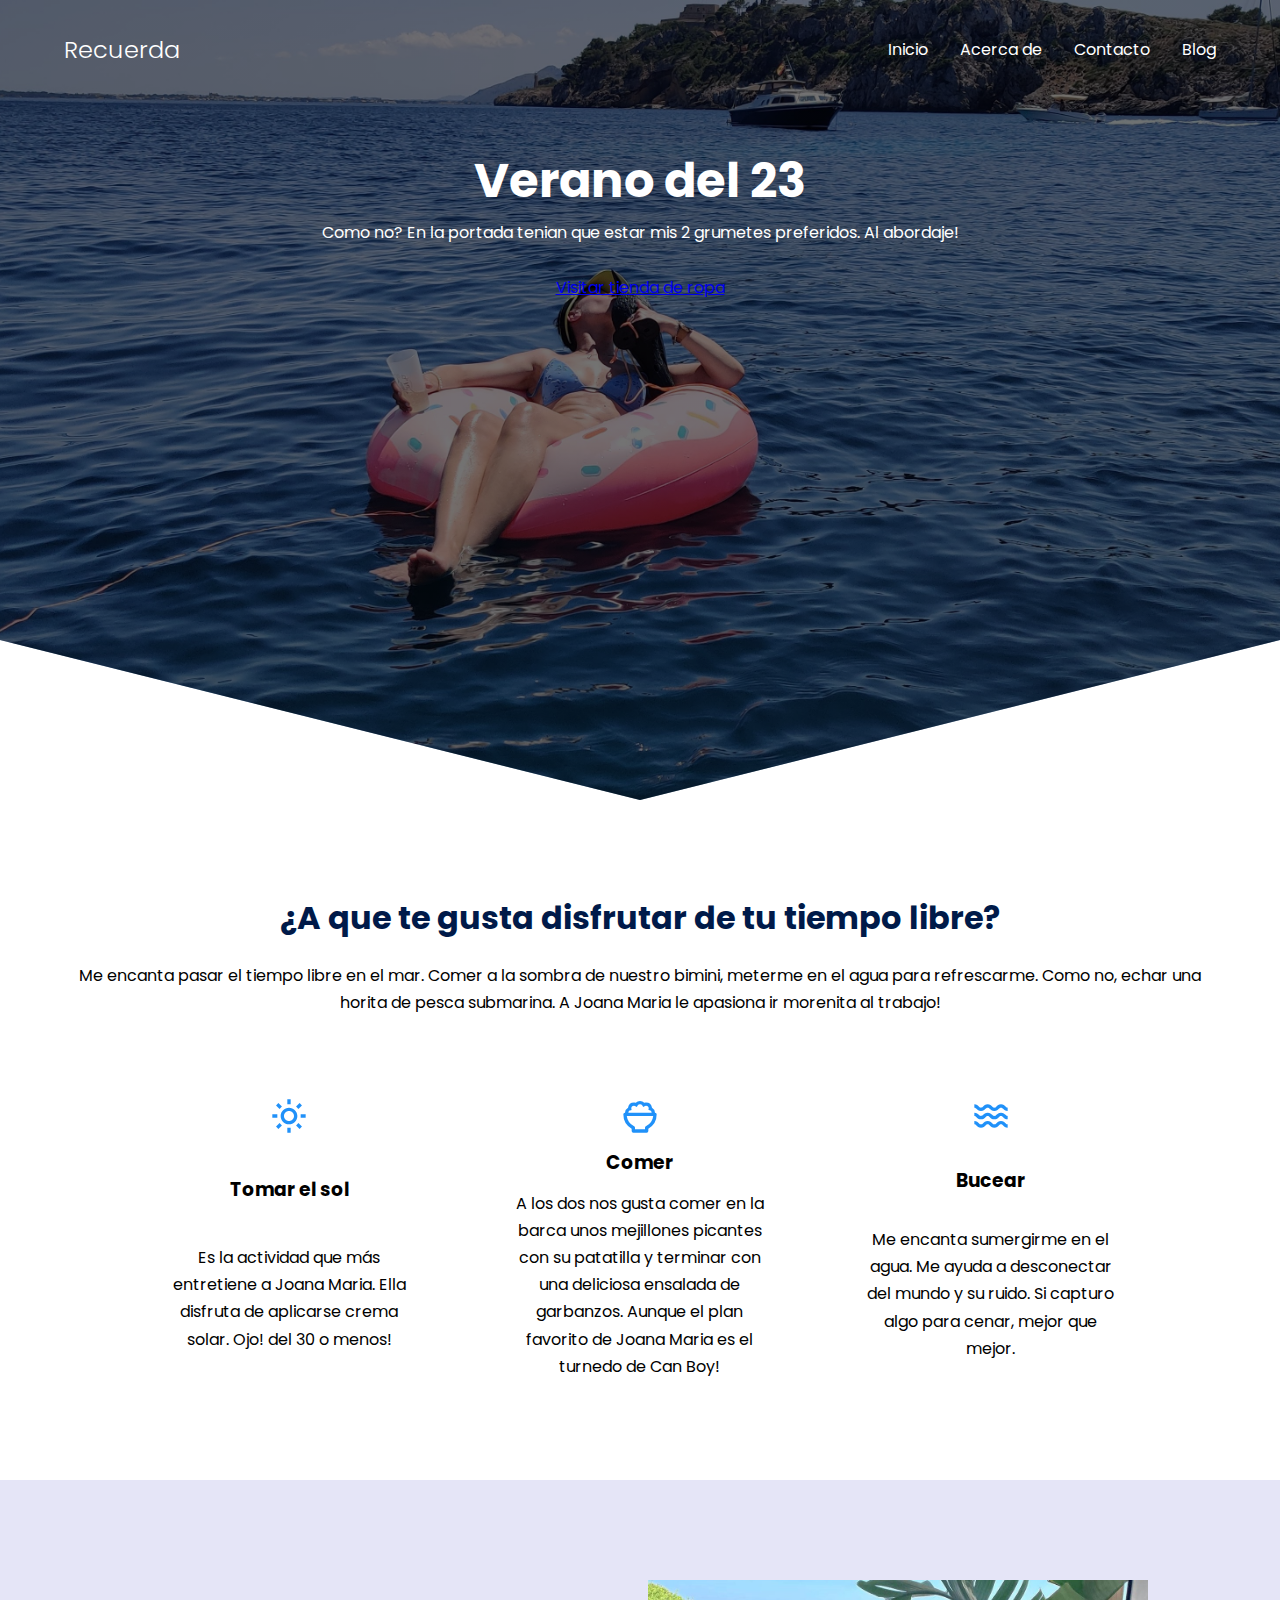
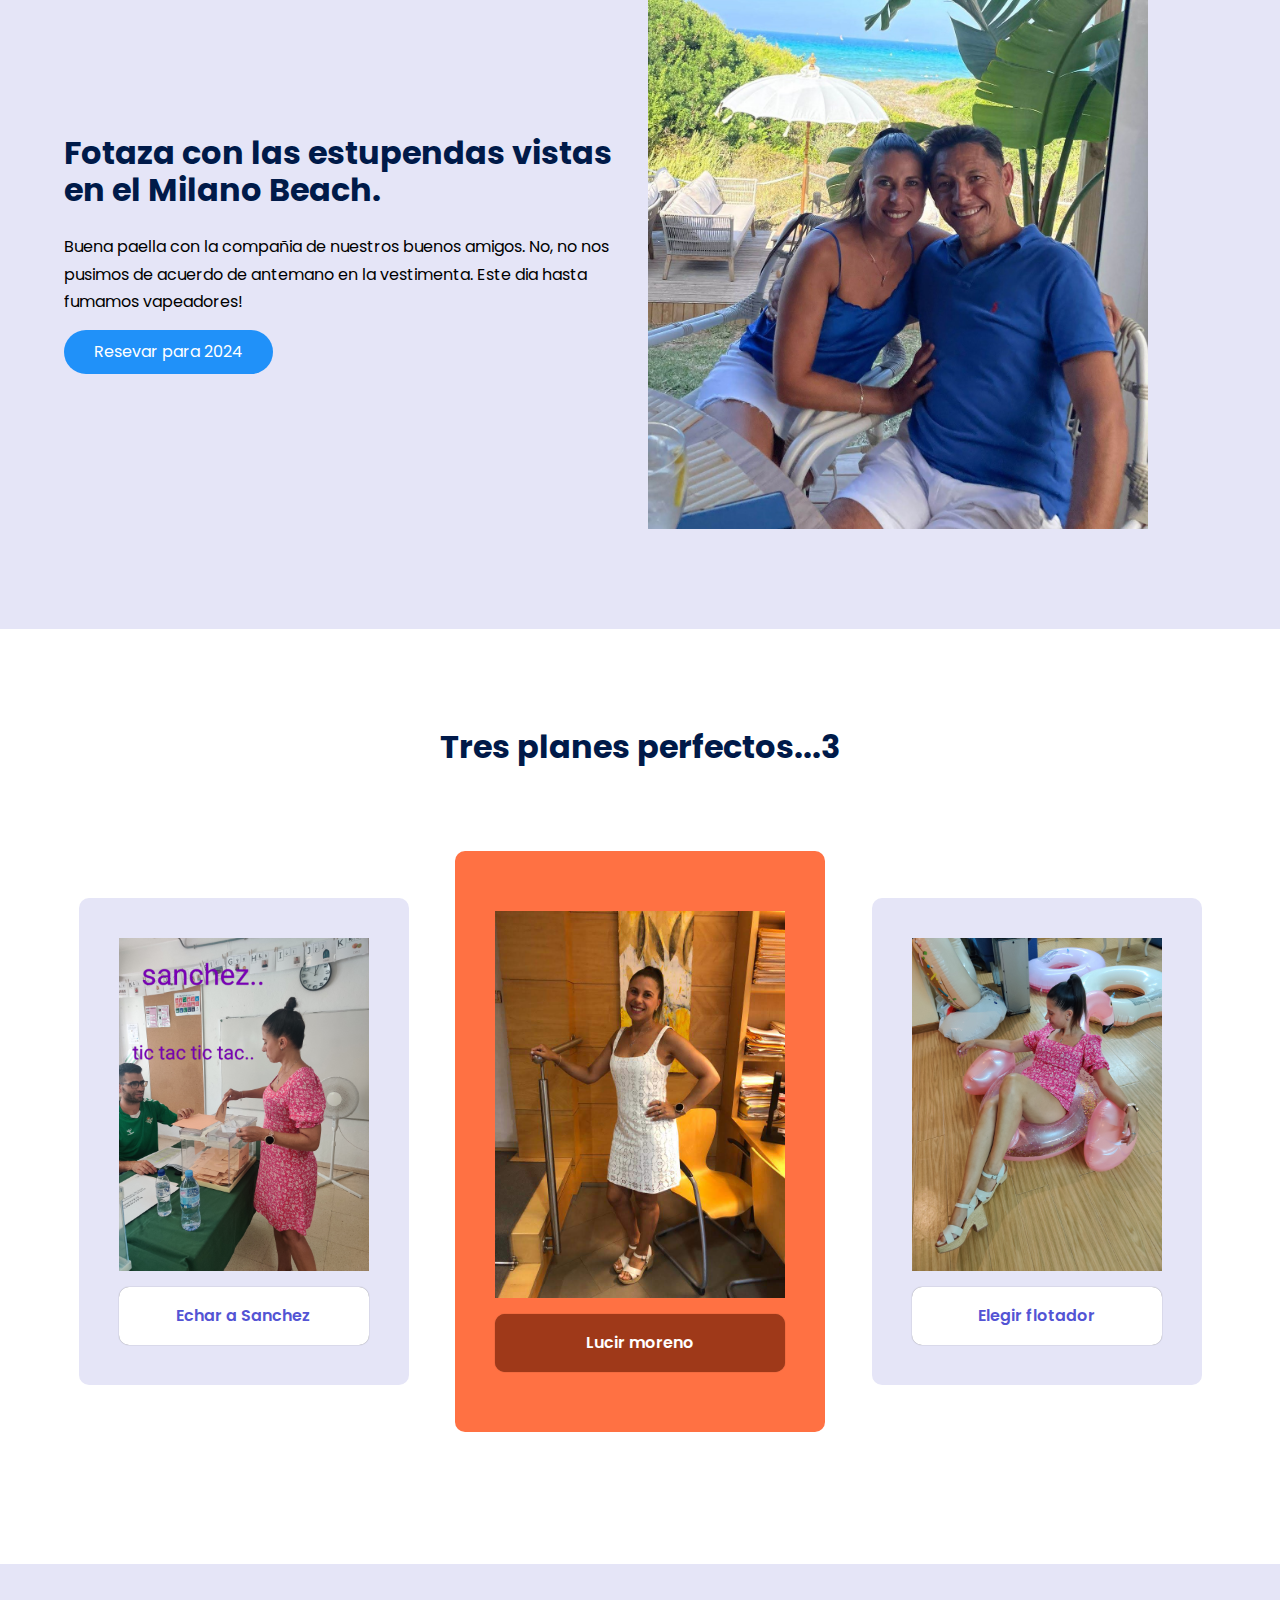
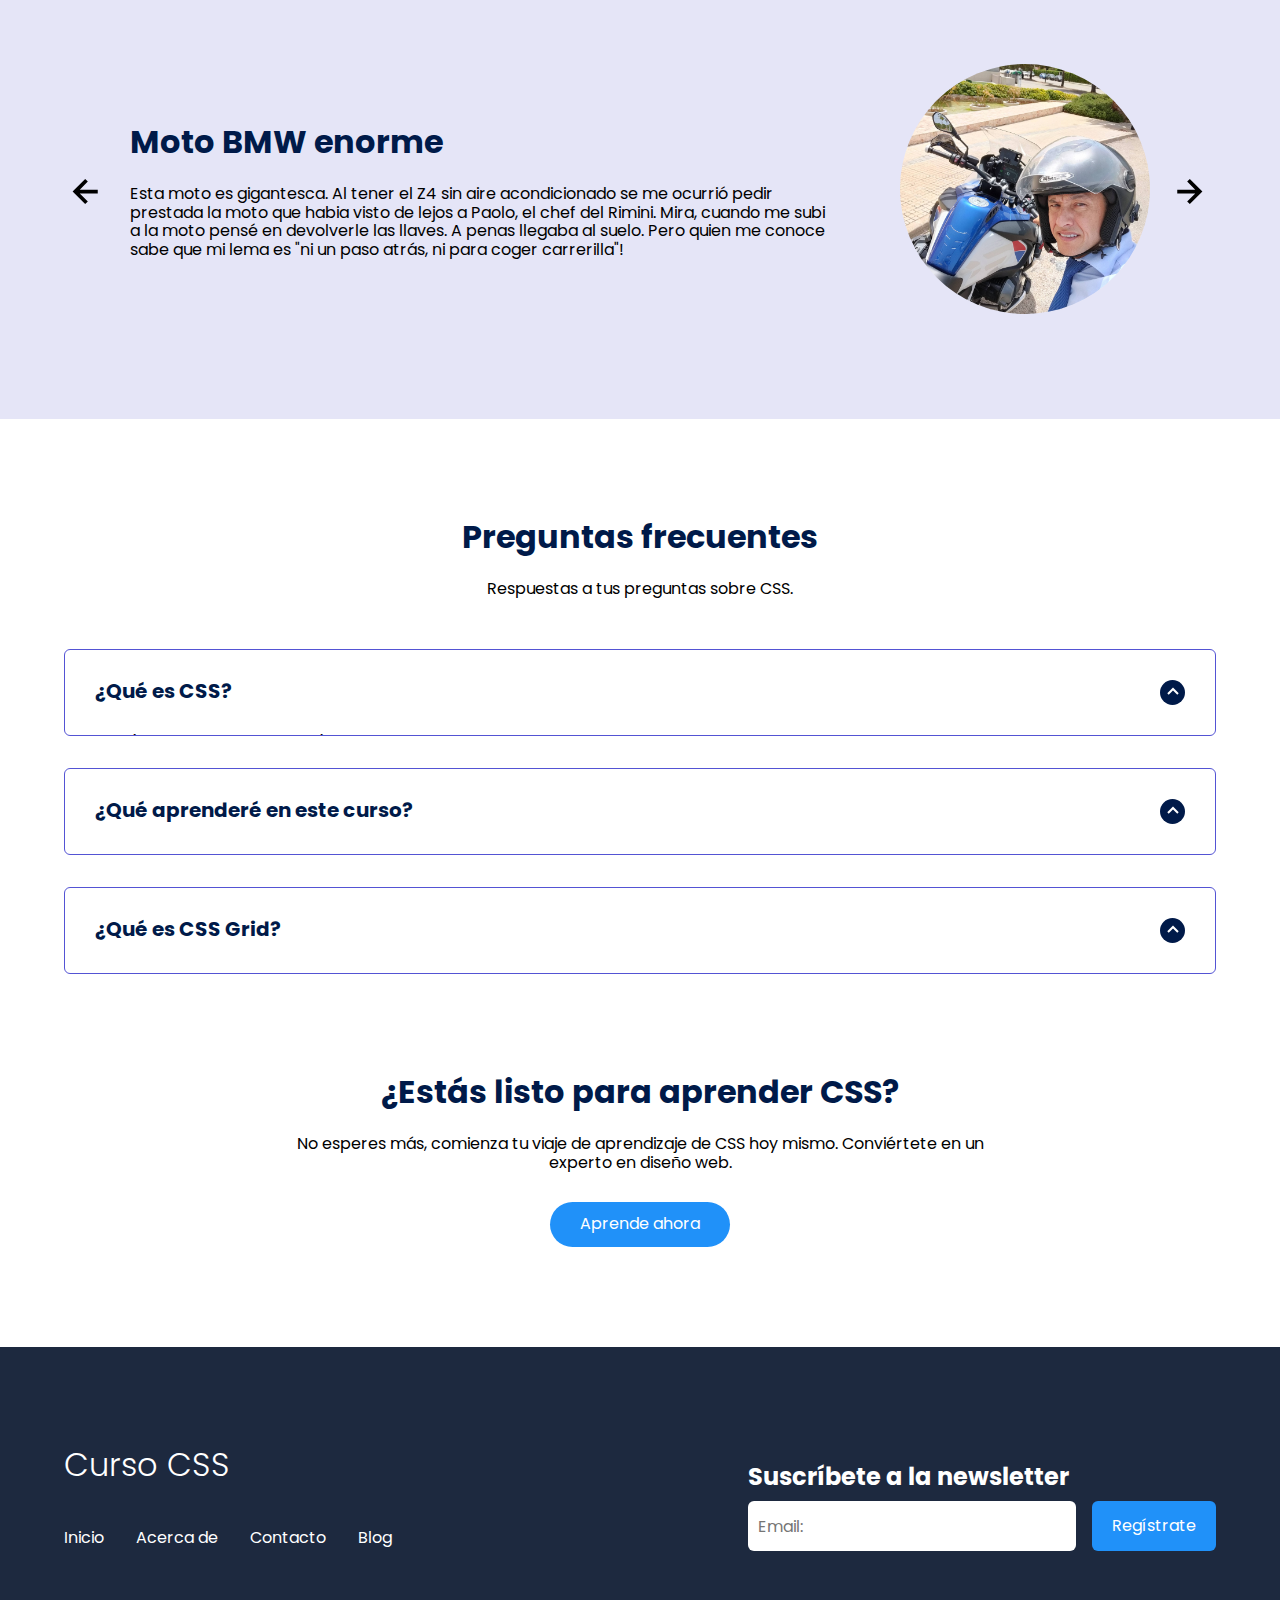
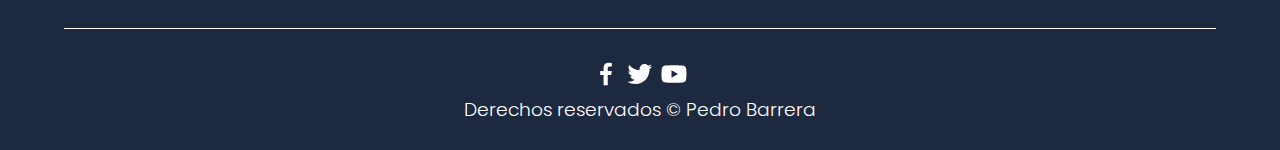
==== commit 12cb654c: "ajustes" ====
--- a/index.html
+++ b/index.html
@@ -44,7 +44,7 @@
         <section class="hero_container container">
             <h1 class="hero_title">Verano del 23</h1>
             <p class="hero_paragraph">Como no? En la portada tenian que estar mis 2 grumetes preferidos. Al abordaje!</p>
-    
+            <a href="./tienda.html" class="link_tienda">Visitar tienda de ropa</a>
         </section>
 
     </header>
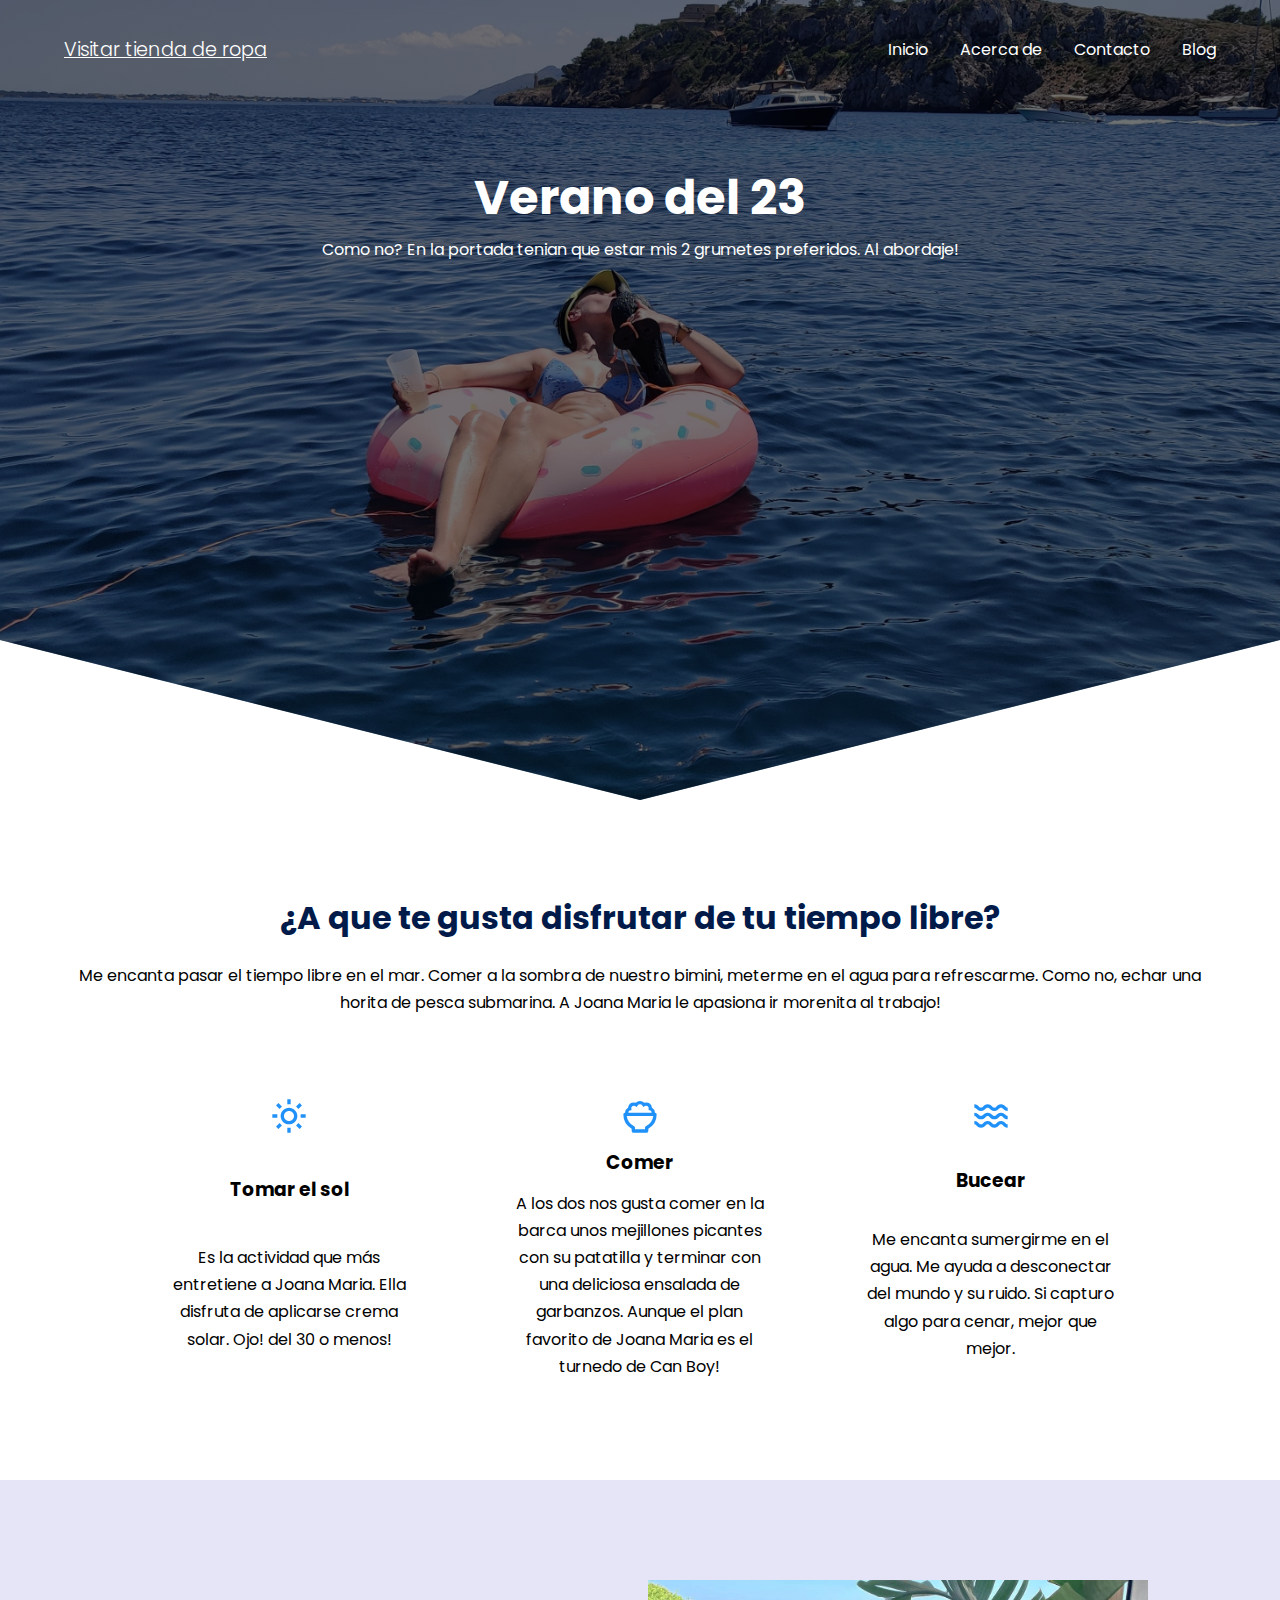
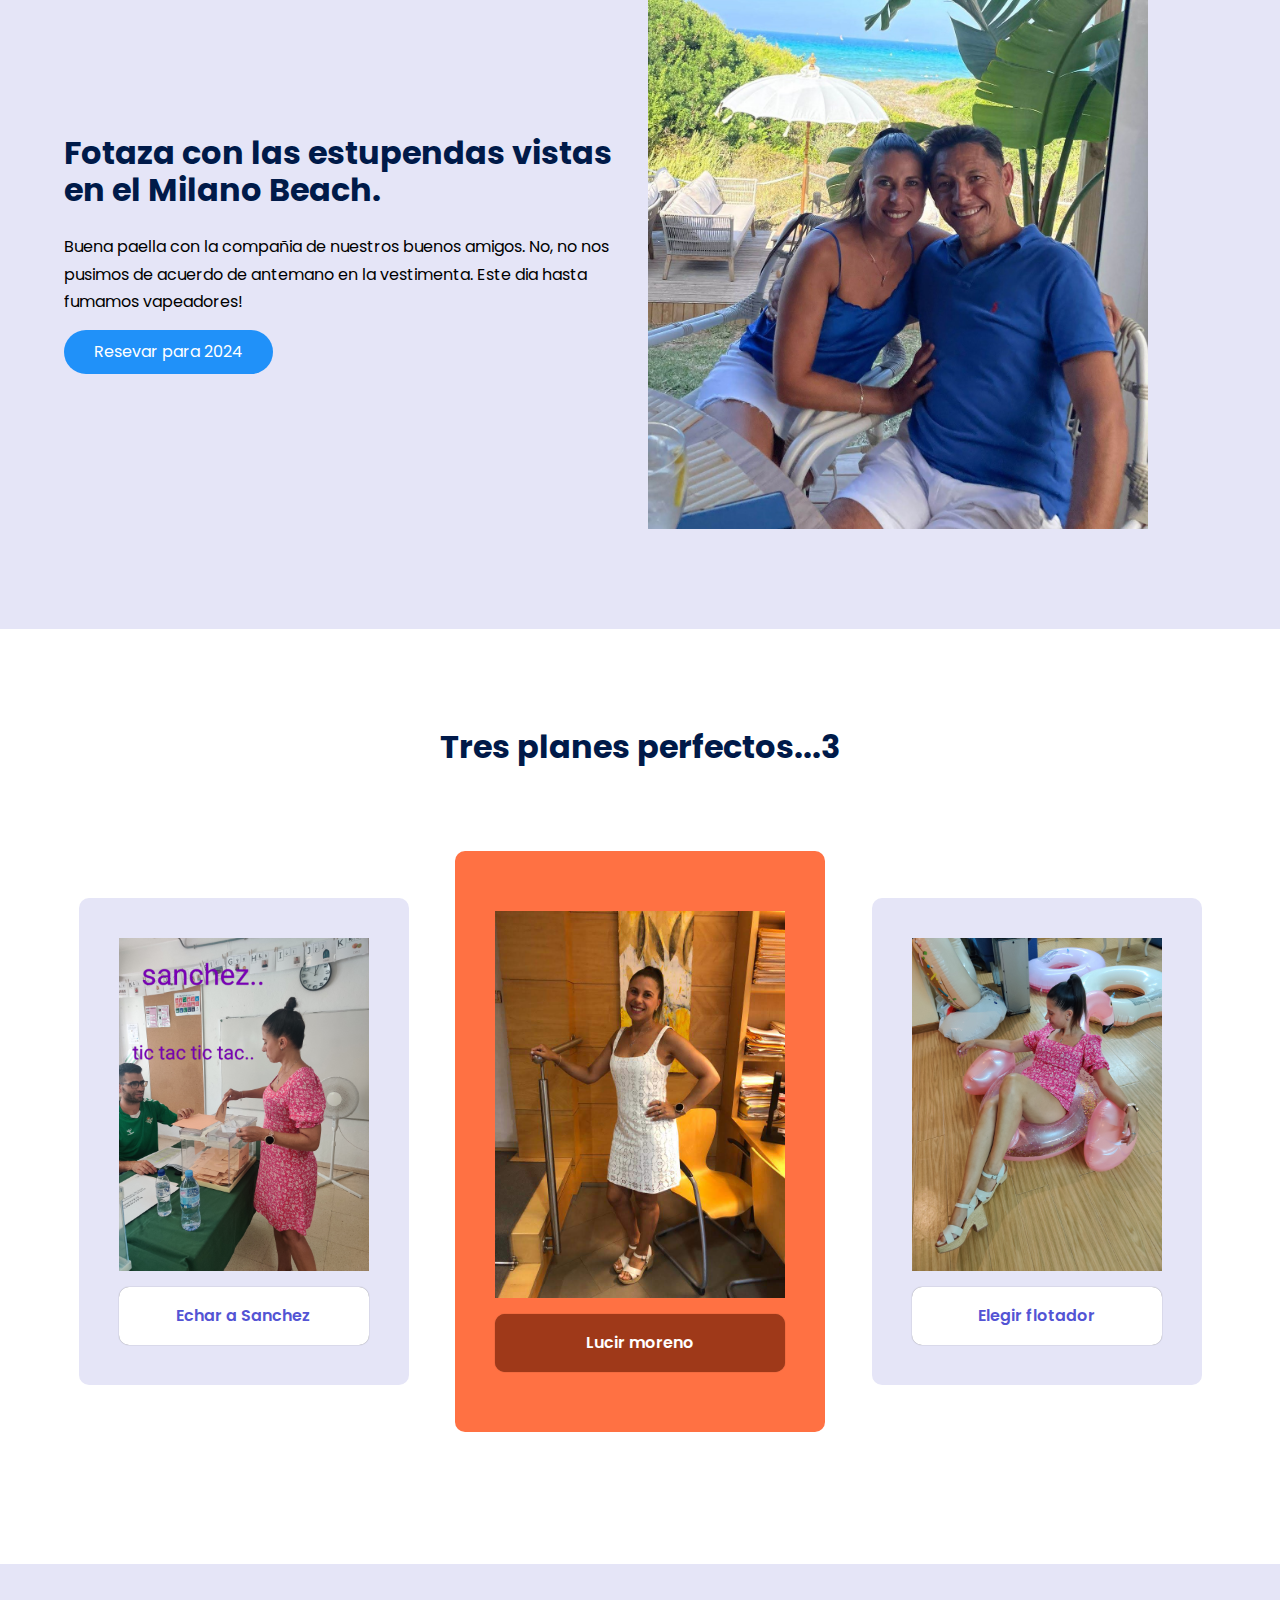
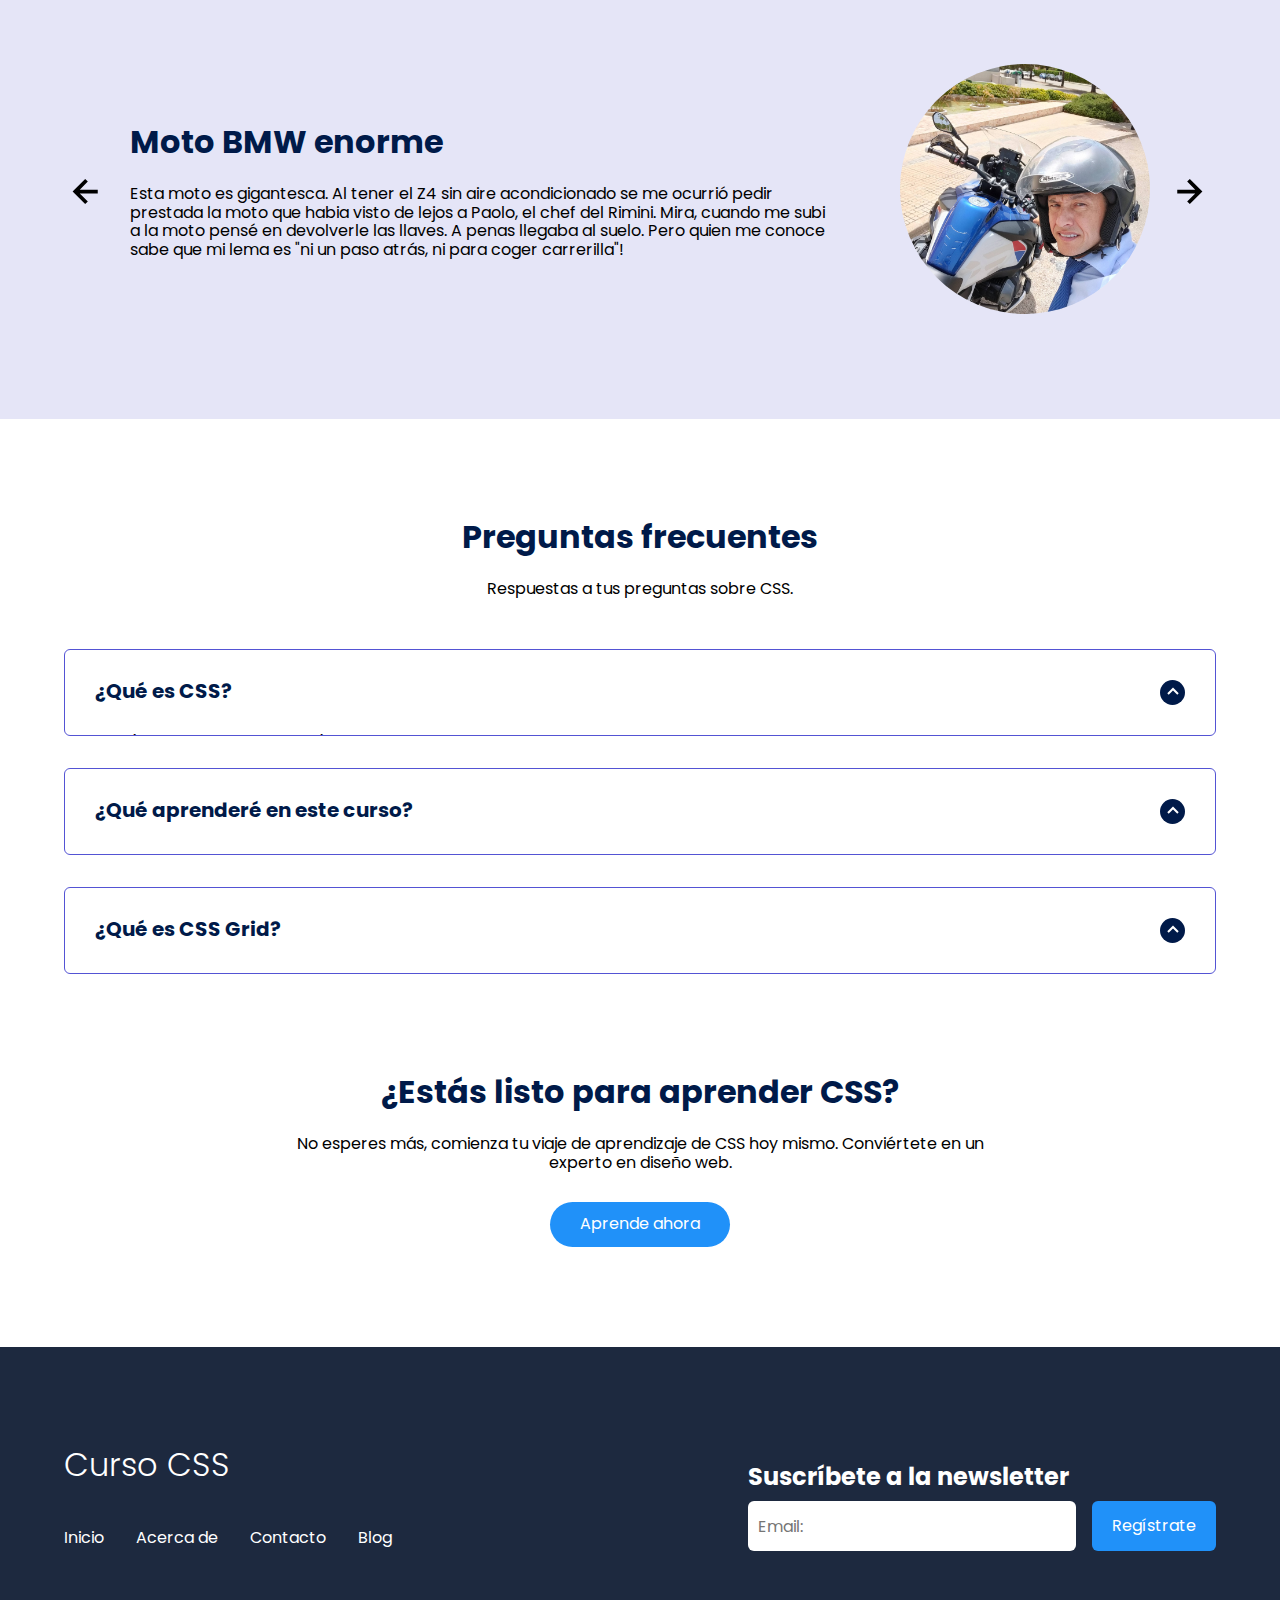
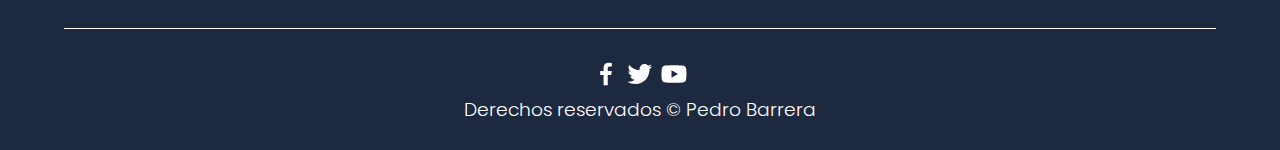
==== commit 9112c0ac: "final" ====
--- a/index.html
+++ b/index.html
@@ -16,7 +16,8 @@
     <header class="hero">
         <nav class="nav container">
             <div class="nav_logo">
-                <h2 class="nav_title">Recuerda</h2>
+
+                <a href="./tienda.html" class="nav_title hero_link_tienda">Visitar tienda de ropa</a>
             </div>
 
             <ul class="nav_link nav_link--menu">
@@ -44,7 +45,6 @@
         <section class="hero_container container">
             <h1 class="hero_title">Verano del 23</h1>
             <p class="hero_paragraph">Como no? En la portada tenian que estar mis 2 grumetes preferidos. Al abordaje!</p>
-            <a href="./tienda.html" class="link_tienda">Visitar tienda de ropa</a>
         </section>
 
     </header>
--- a/css/estilos.css
+++ b/css/estilos.css
@@ -55,6 +55,8 @@
 
 .nav_title{
     font-weight: 300;
+    color: #fff;
+    font-size: larger;
 }
 
 .nav_link{
@@ -115,6 +117,7 @@
 .hero_paragraph{
     margin-bottom: 20px;
 }
+
 
 .cta{
     display: inline-block;
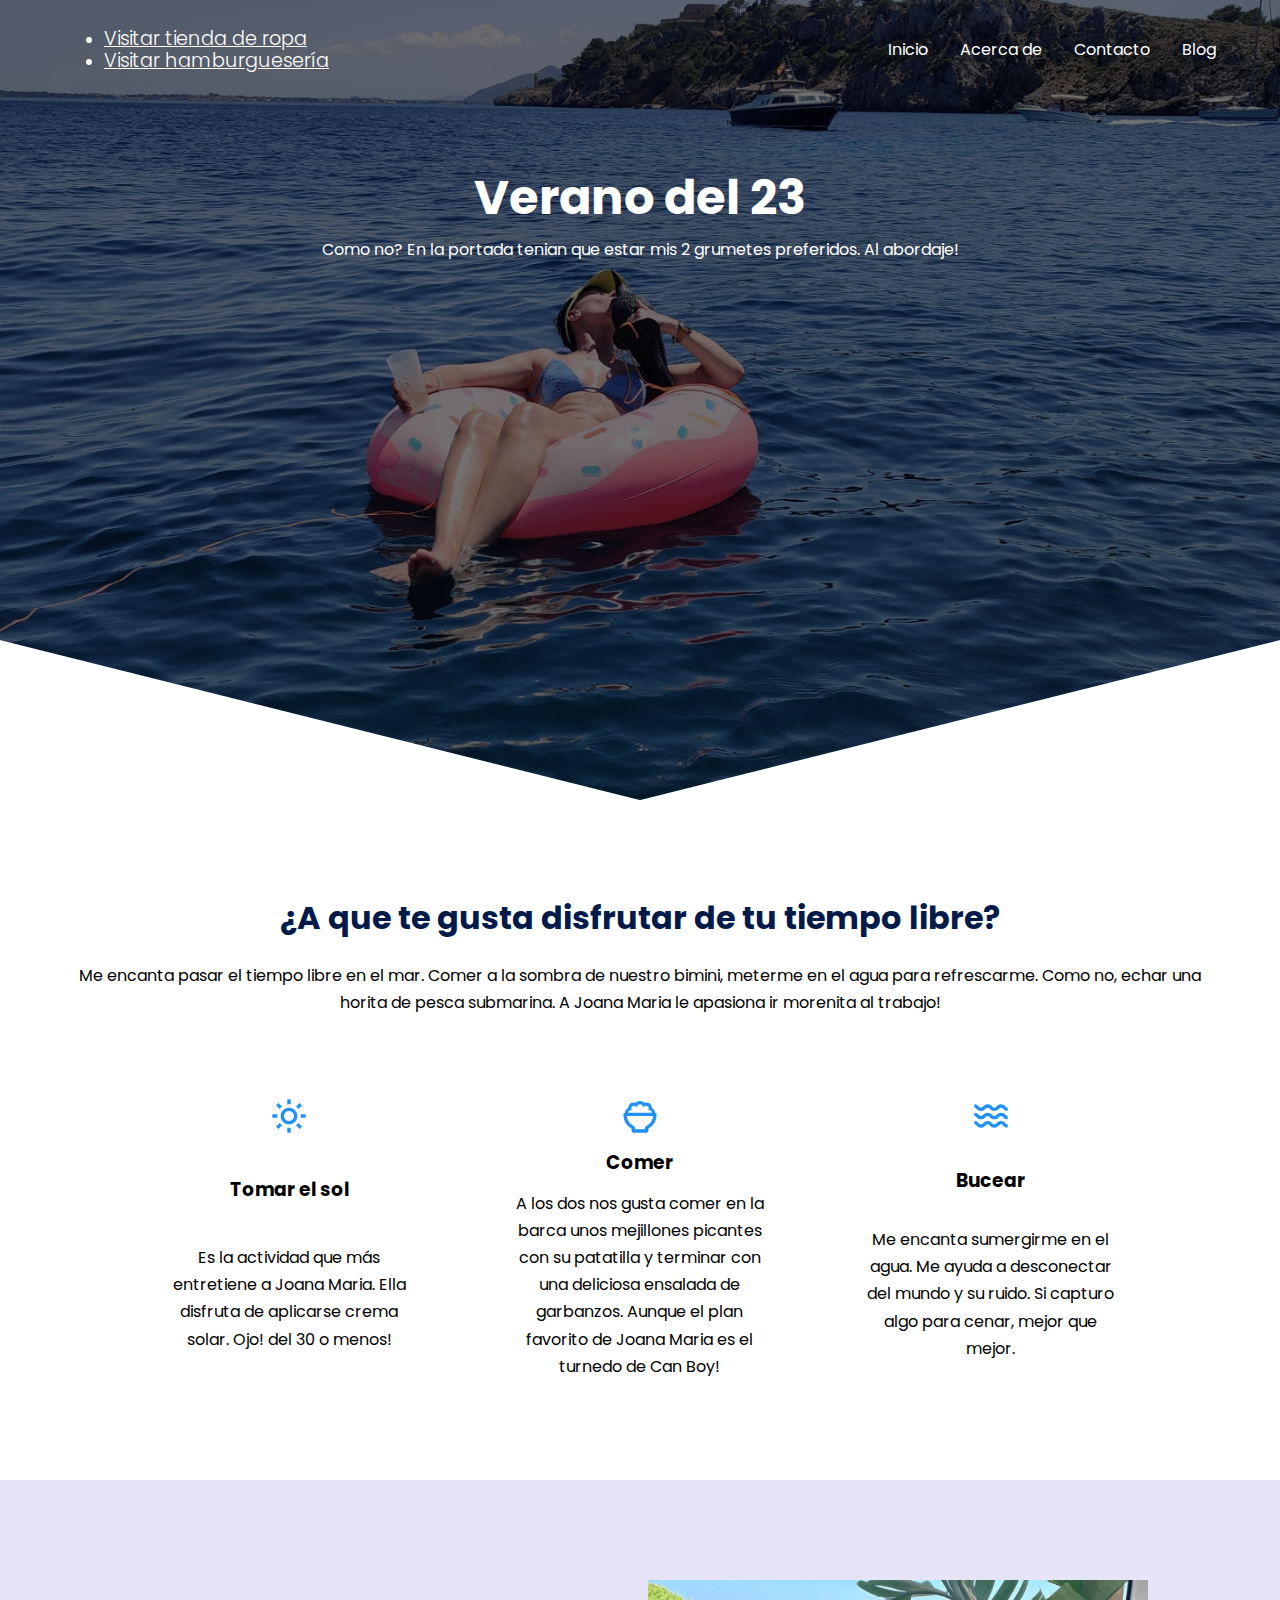
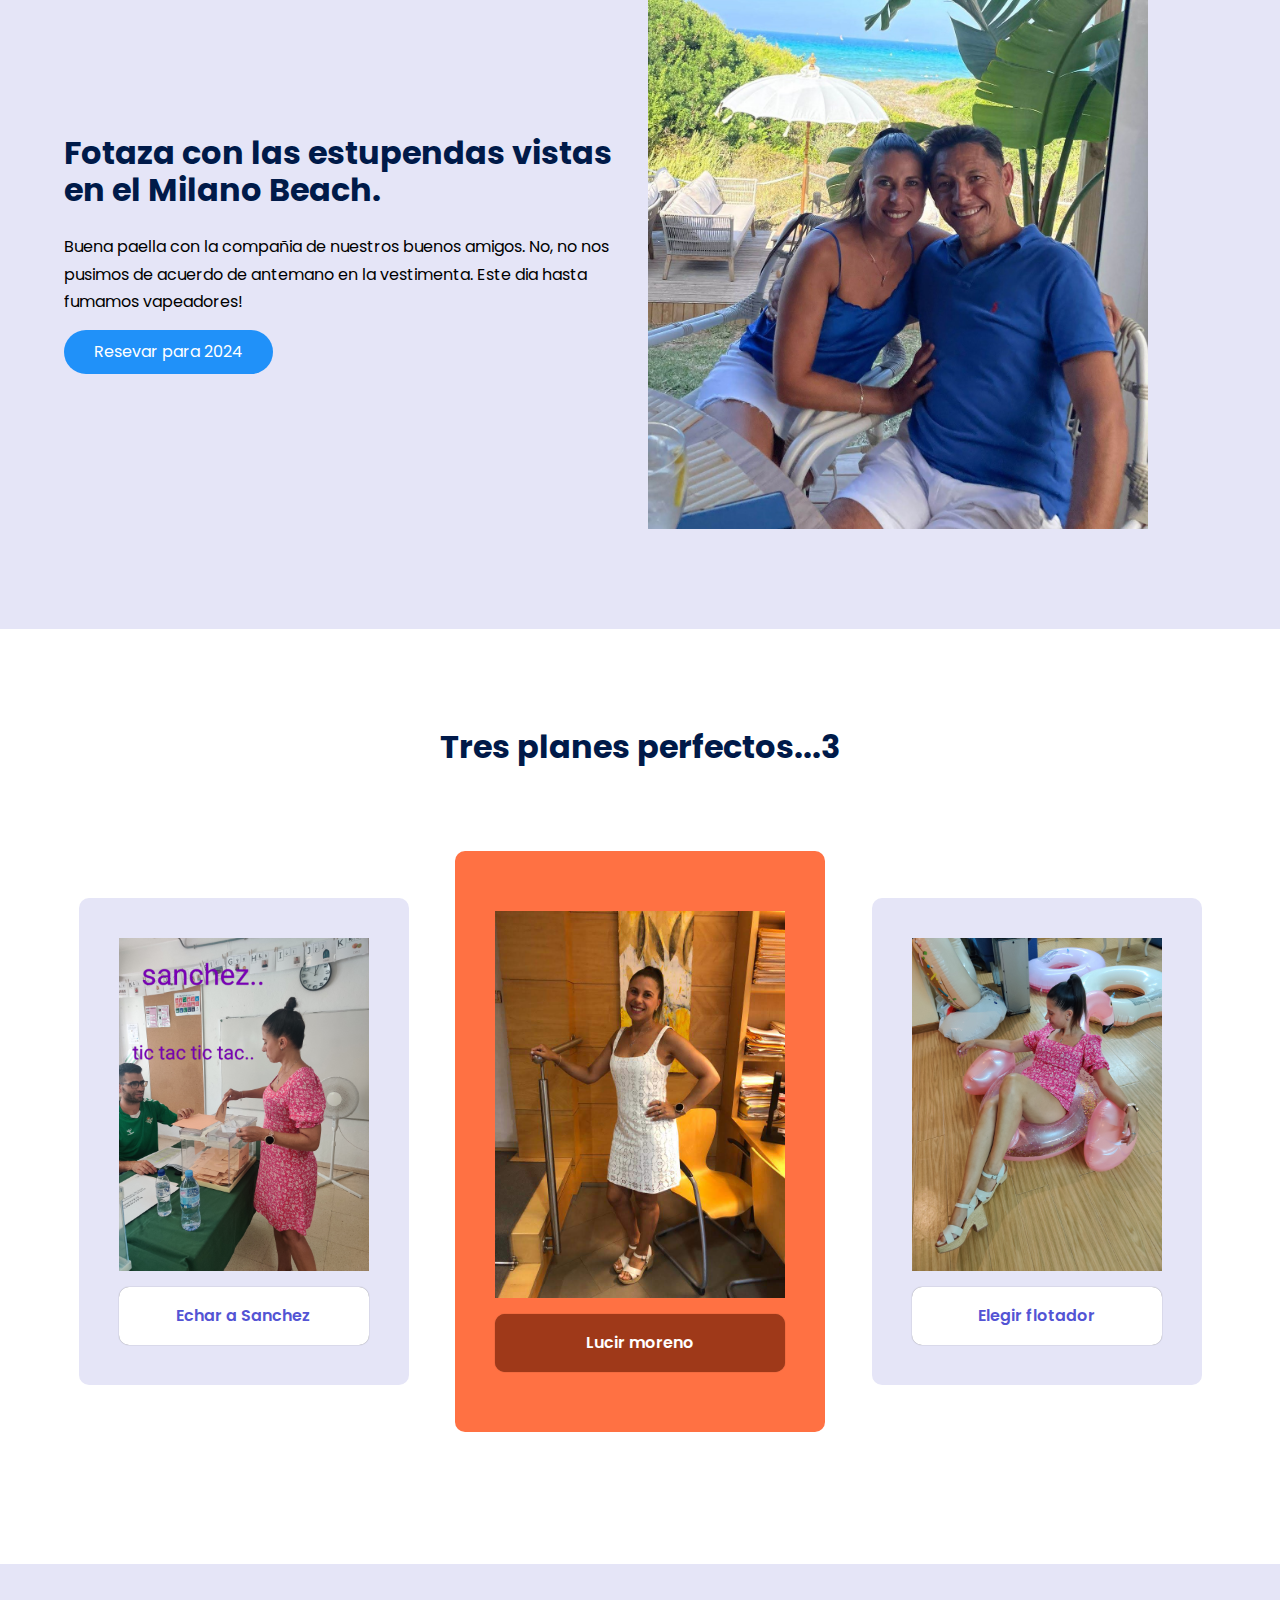
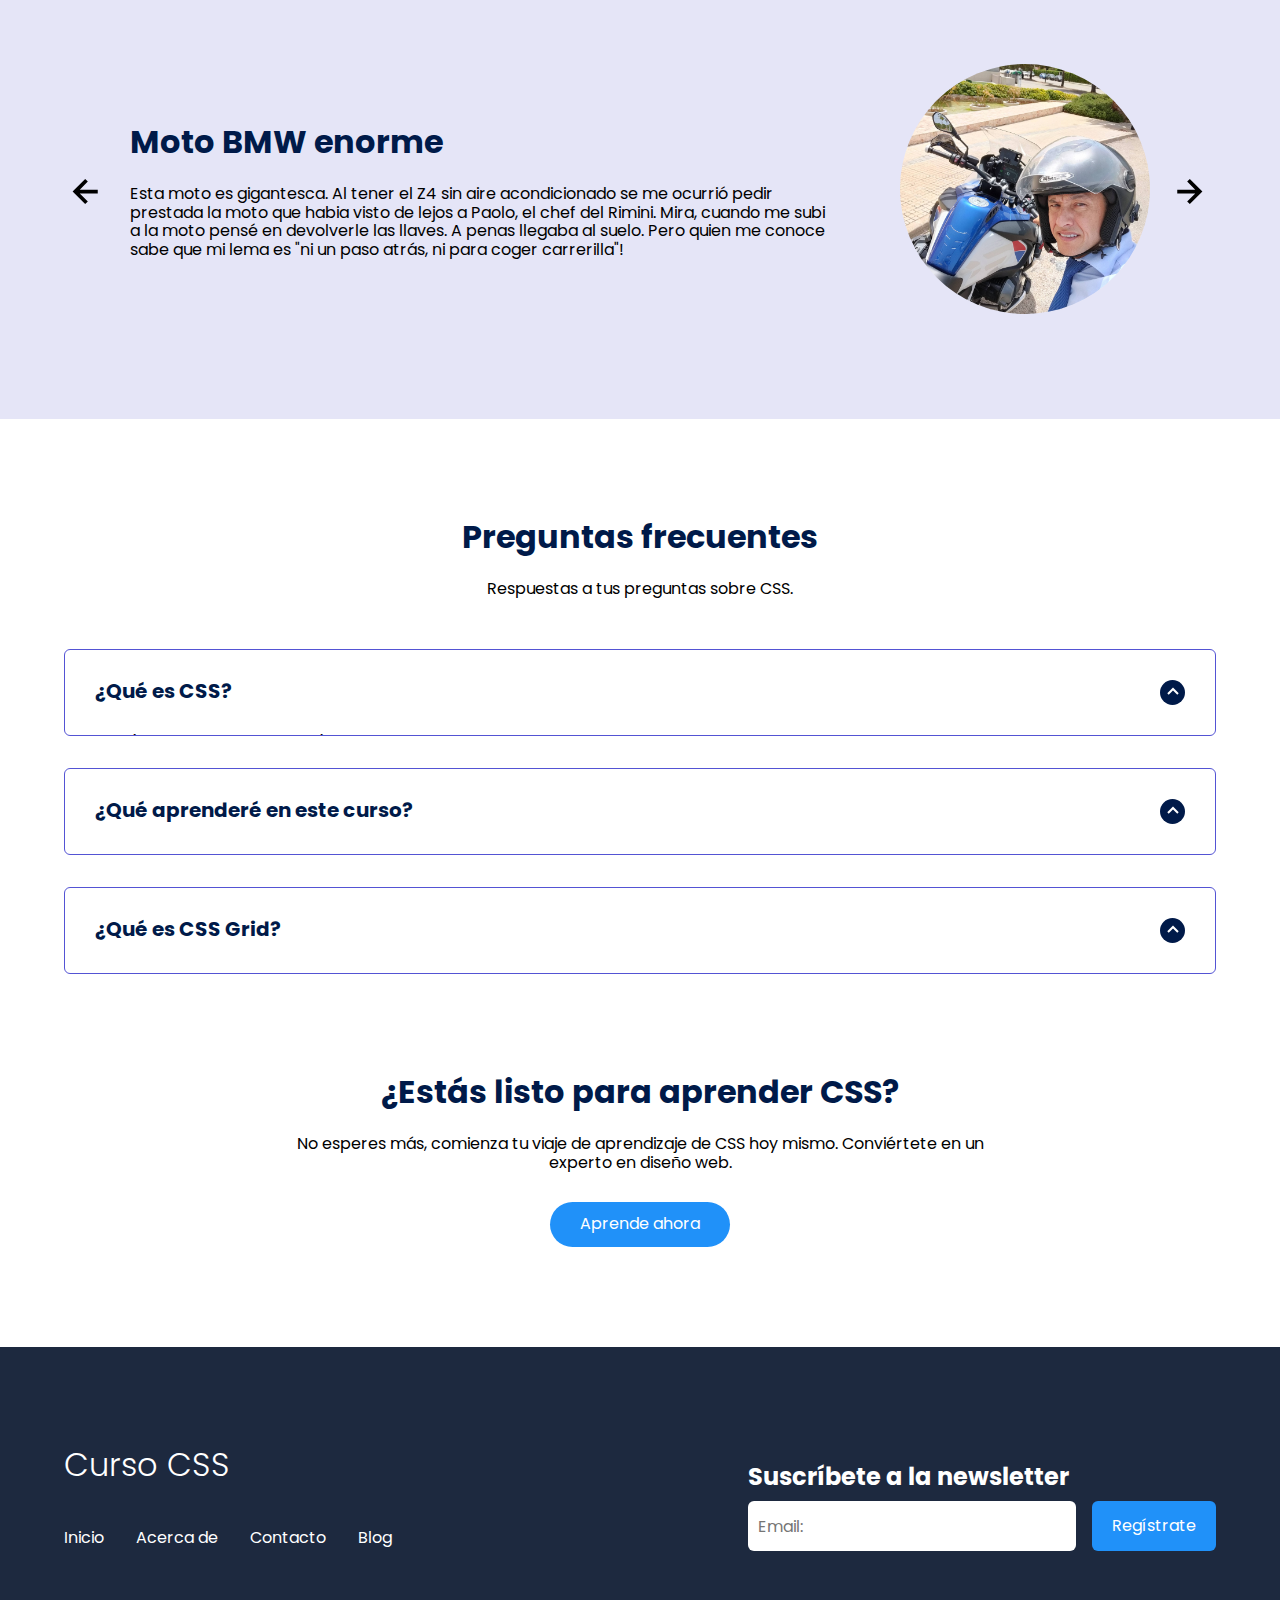
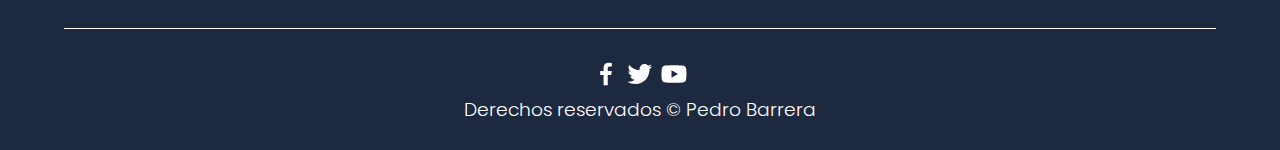
==== commit 9b530967: "retocando" ====
--- a/index.html
+++ b/index.html
@@ -16,8 +16,15 @@
     <header class="hero">
         <nav class="nav container">
             <div class="nav_logo">
-
-                <a href="./tienda.html" class="nav_title hero_link_tienda">Visitar tienda de ropa</a>
+                <ul class="nav_web">
+                    <li class="nav_web_items">
+                        <a href="./tienda.html" class="nav_title hero_link_tienda">Visitar tienda de ropa</a>
+                    </li>
+                    <li class="nav_web_items">
+                        <a href="./burger.html" class="nav_title hero_link_tienda">Visitar hamburguesería</a>
+                    </li>
+
+                </ul>
             </div>
 
             <ul class="nav_link nav_link--menu">
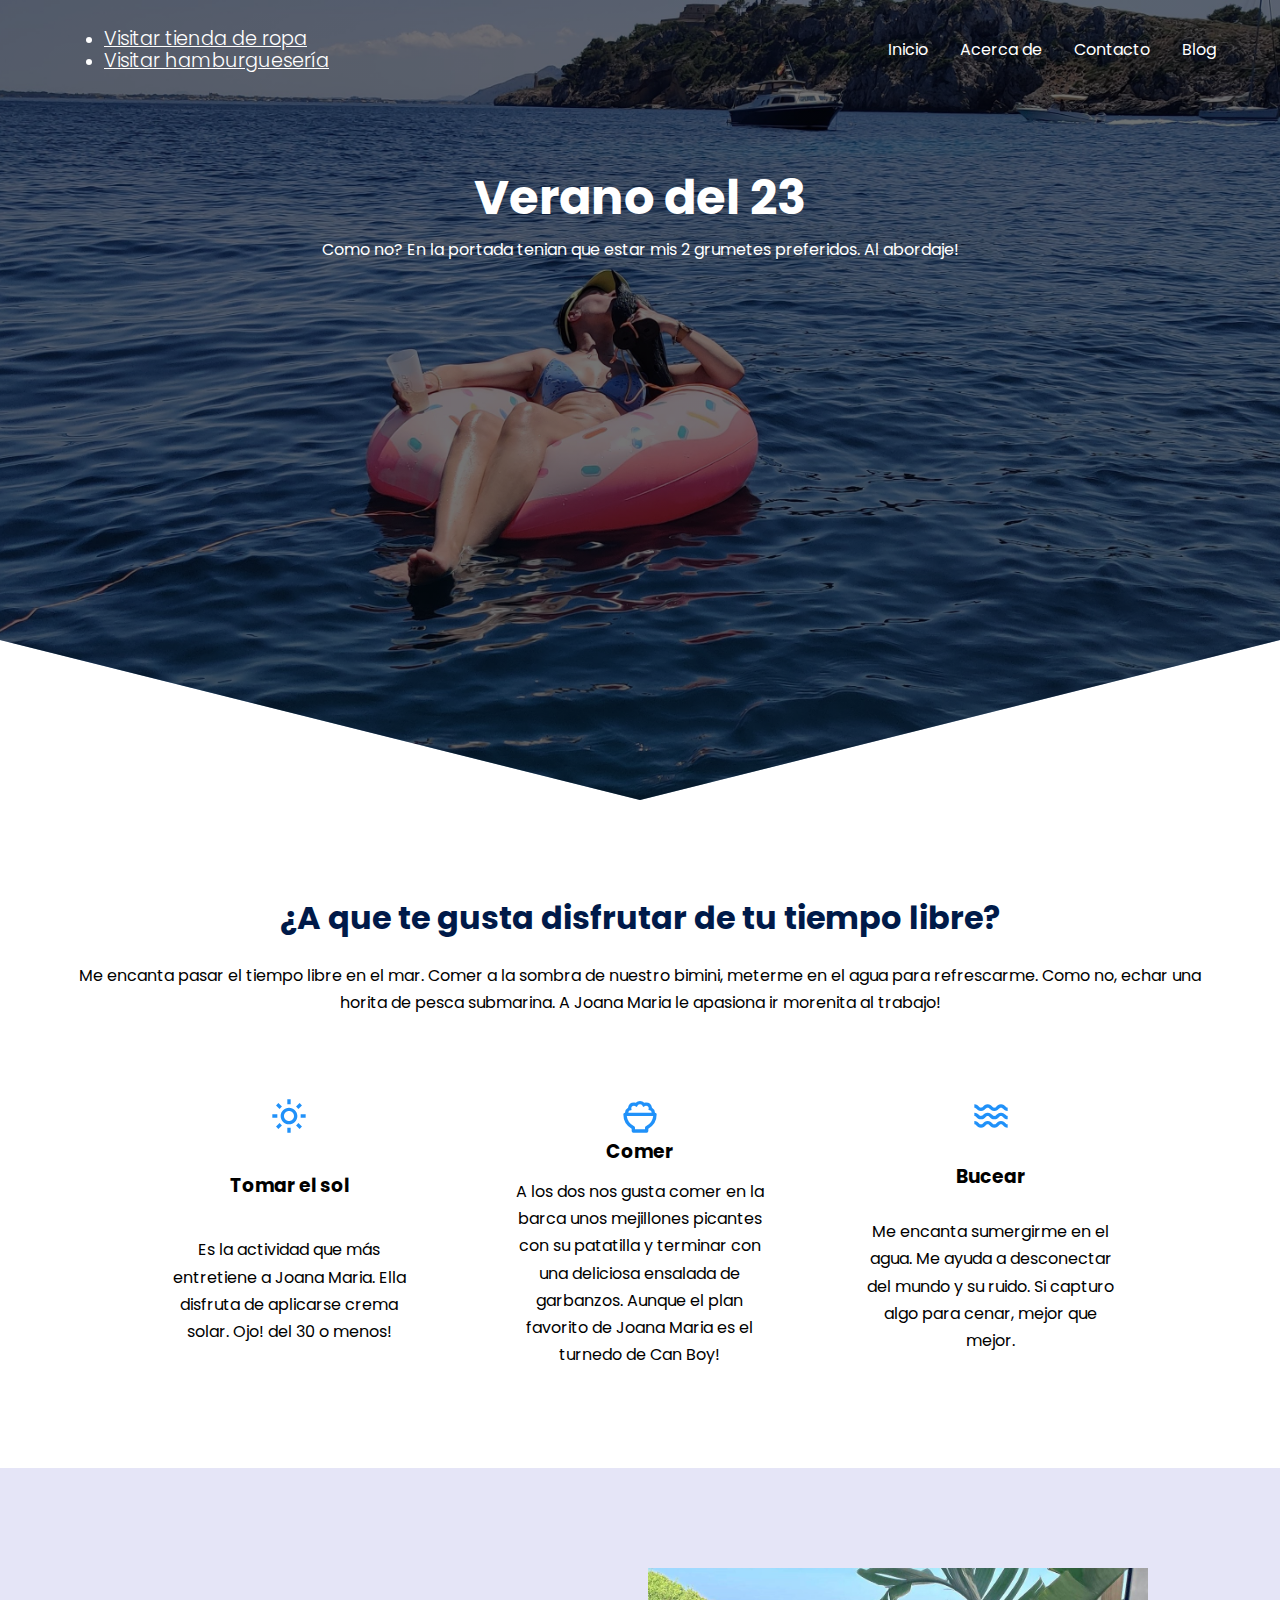
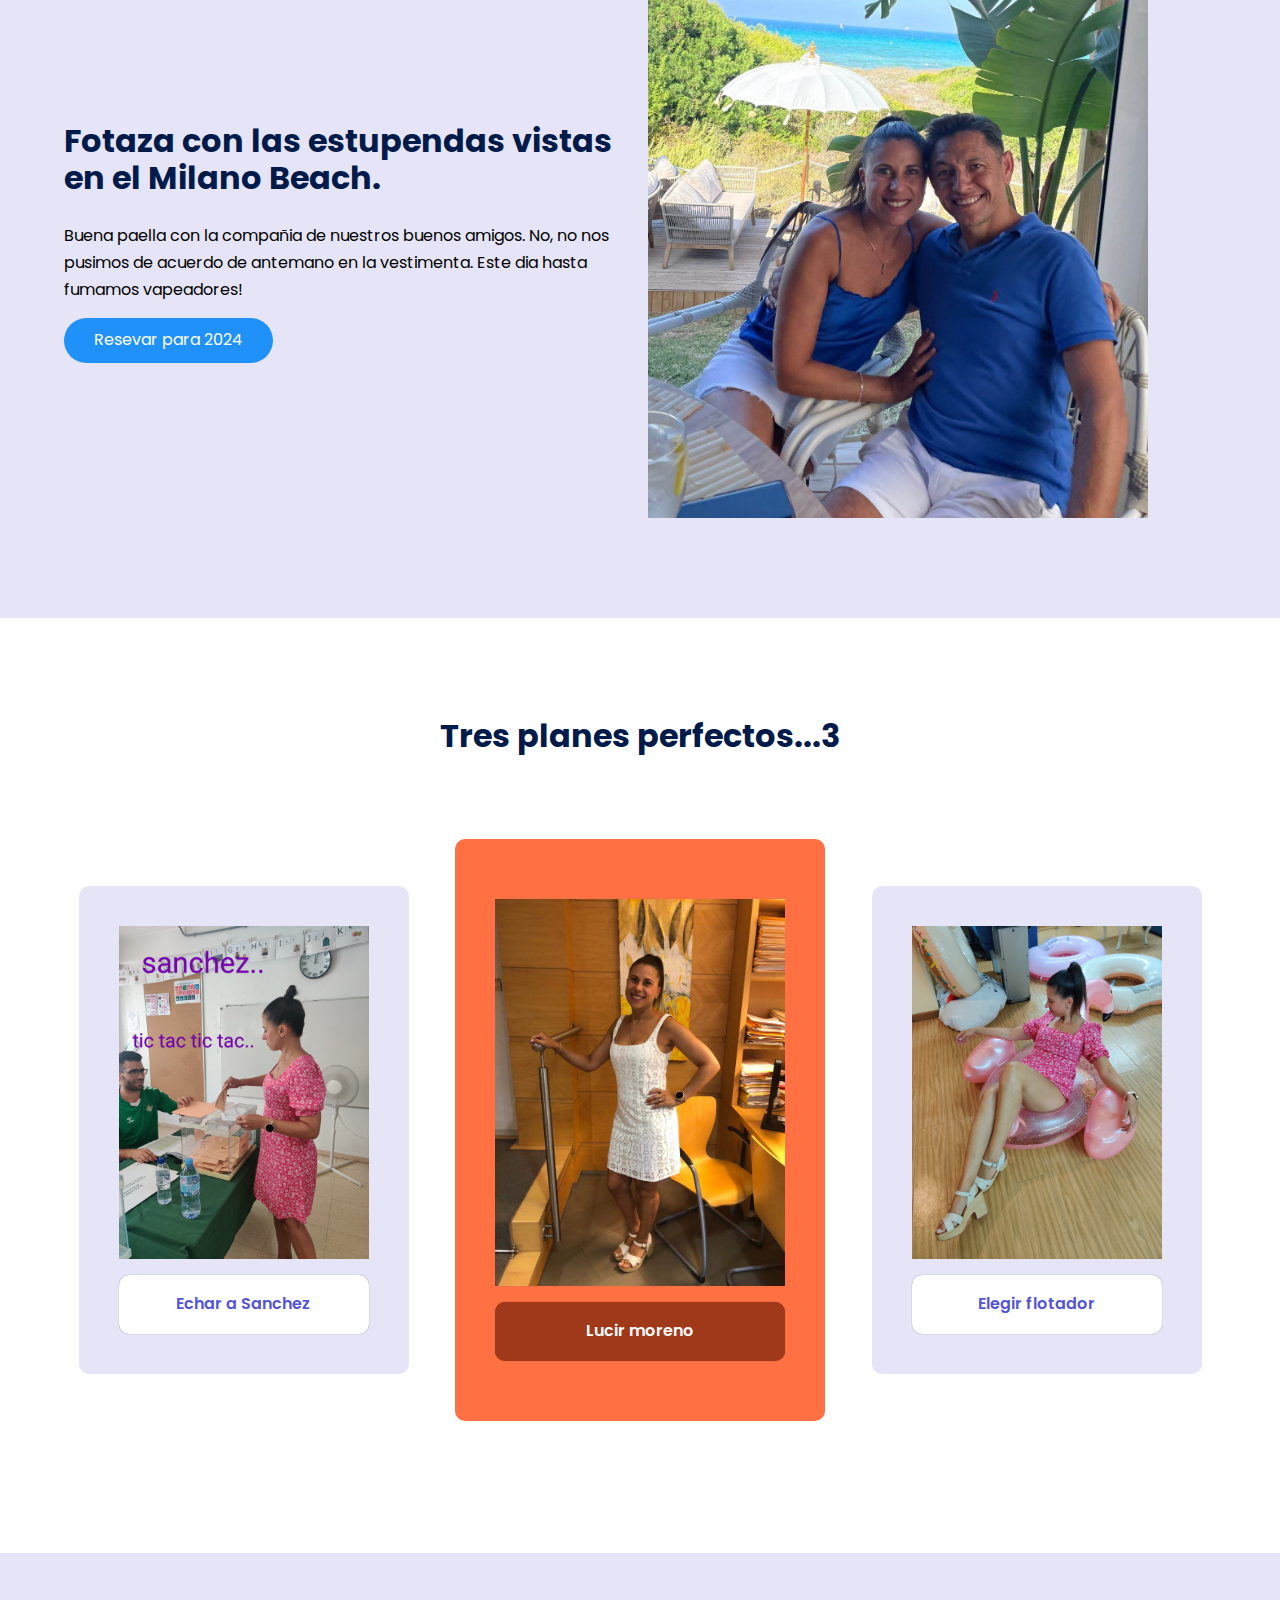
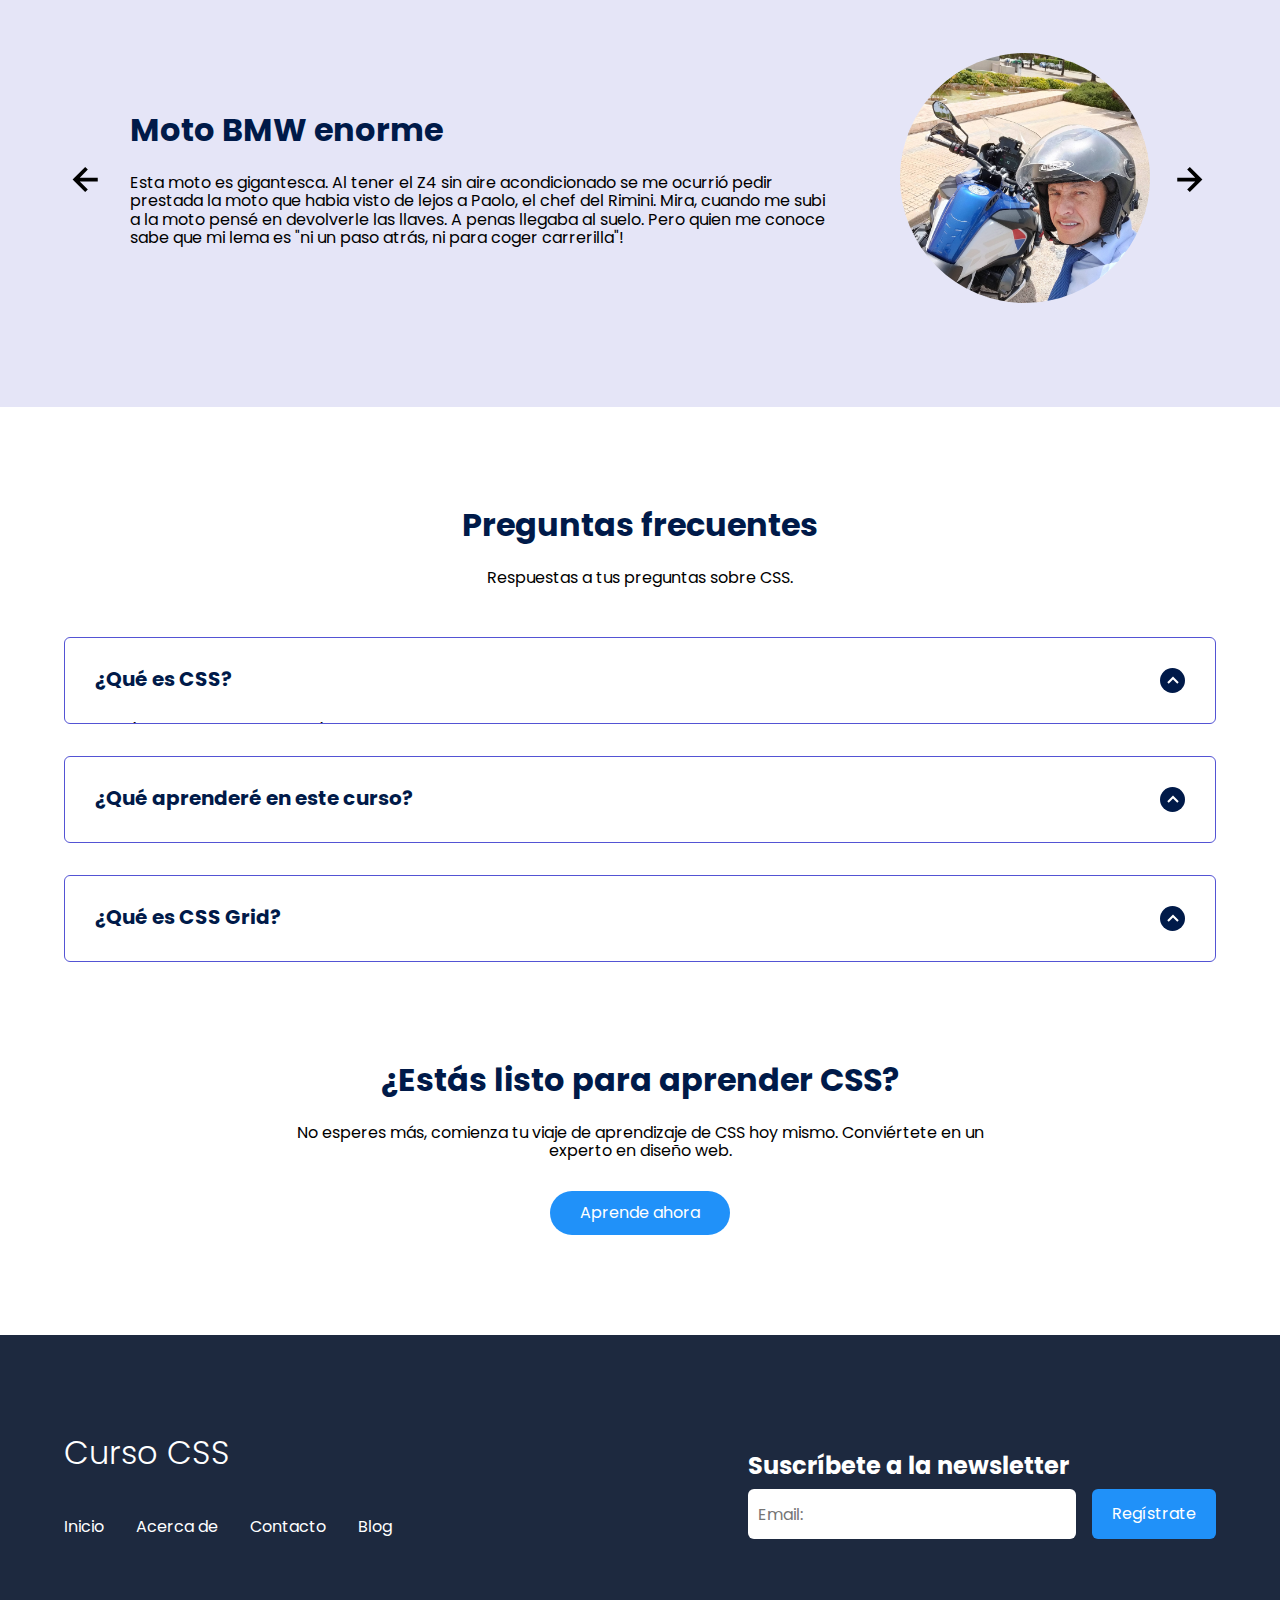
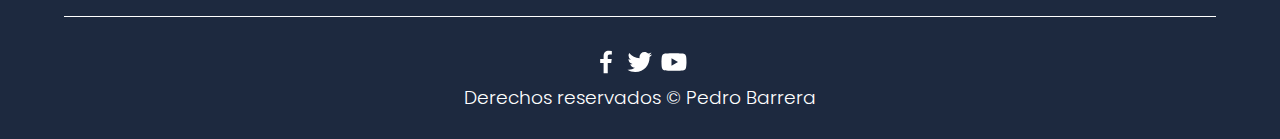
==== commit 09b5912a: "ajustando" ====
--- a/index.html
+++ b/index.html
@@ -3,8 +3,11 @@
 <head>
     <meta charset="UTF-8">
     <meta name="viewport" content="width=device-width, initial-scale=1.0">
-    <title>Verano 2023</title>
-    <link rel="shortcut icon" href="./images/cat.png" type="image/x-icon">
+    <title>Ave Verano 2023</title>
+    <link rel="apple-touch-icon" sizes="180x180" href="/apple-touch-icon.png">
+    <link rel="icon" type="image/png" sizes="32x32" href="/favicon-32x32.png">
+    <link rel="icon" type="image/png" sizes="16x16" href="/favicon-16x16.png">
+    <link rel="manifest" href="/site.webmanifest">
     <link rel="stylesheet" href="./css/normalize.css">
     <link rel="stylesheet" href="./css/estilos.css">
 
@@ -68,8 +71,10 @@
                     <p class="about_paragraph">Es la actividad que más entretiene a Joana Maria. Ella disfruta de aplicarse crema solar. Ojo! del 30 o menos!</p>
                 </article>
                 <article class="about_icons">
-                    <img src="./images/bx-bowl-rice.svg" class="about_icon" alt="">
-                    <h3 class="about_title">Comer</h3>
+                    <a href="burger.html" class="nounderline" >                    
+                        <img src="./images/bx-bowl-rice.svg" class="about_icon" alt="">                    
+                        <h3 class="about_title">Comer</h3>
+                    </a>
                     <p class="about_paragraph">A los dos nos gusta comer en la barca unos mejillones picantes con su patatilla y terminar con una deliciosa ensalada de garbanzos. Aunque el plan favorito de Joana Maria es el turnedo de Can Boy!</p>
                 </article>
                 <article class="about_icons">
--- a/css/estilos.css
+++ b/css/estilos.css
@@ -165,6 +165,8 @@
     margin: 0 auto;
 }
 
+
+
 .about_icon{
     width: 40px;
 }
@@ -494,6 +496,10 @@
 
 .footer_img{
     width: 30px;
+}
+.nounderline{
+    text-decoration: none;
+    color: #000;
 }
 
 /* Media Queris */
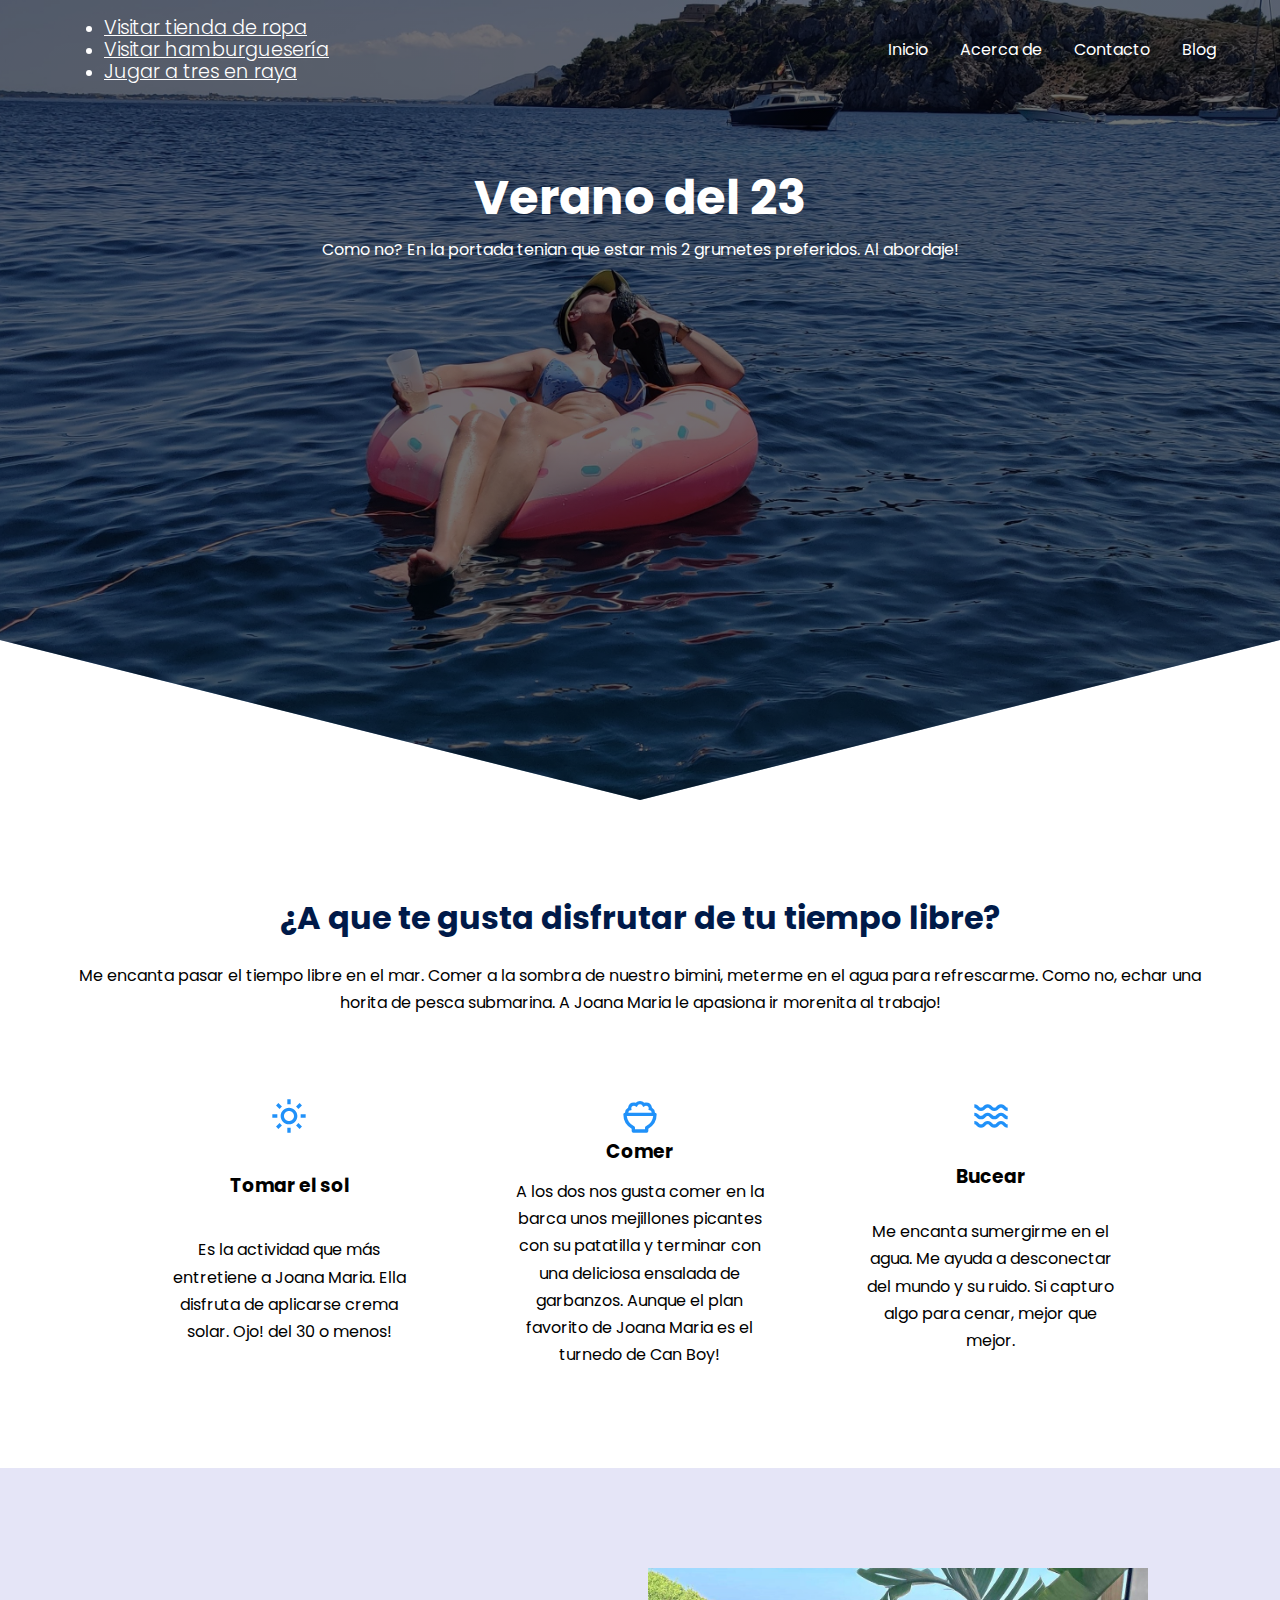
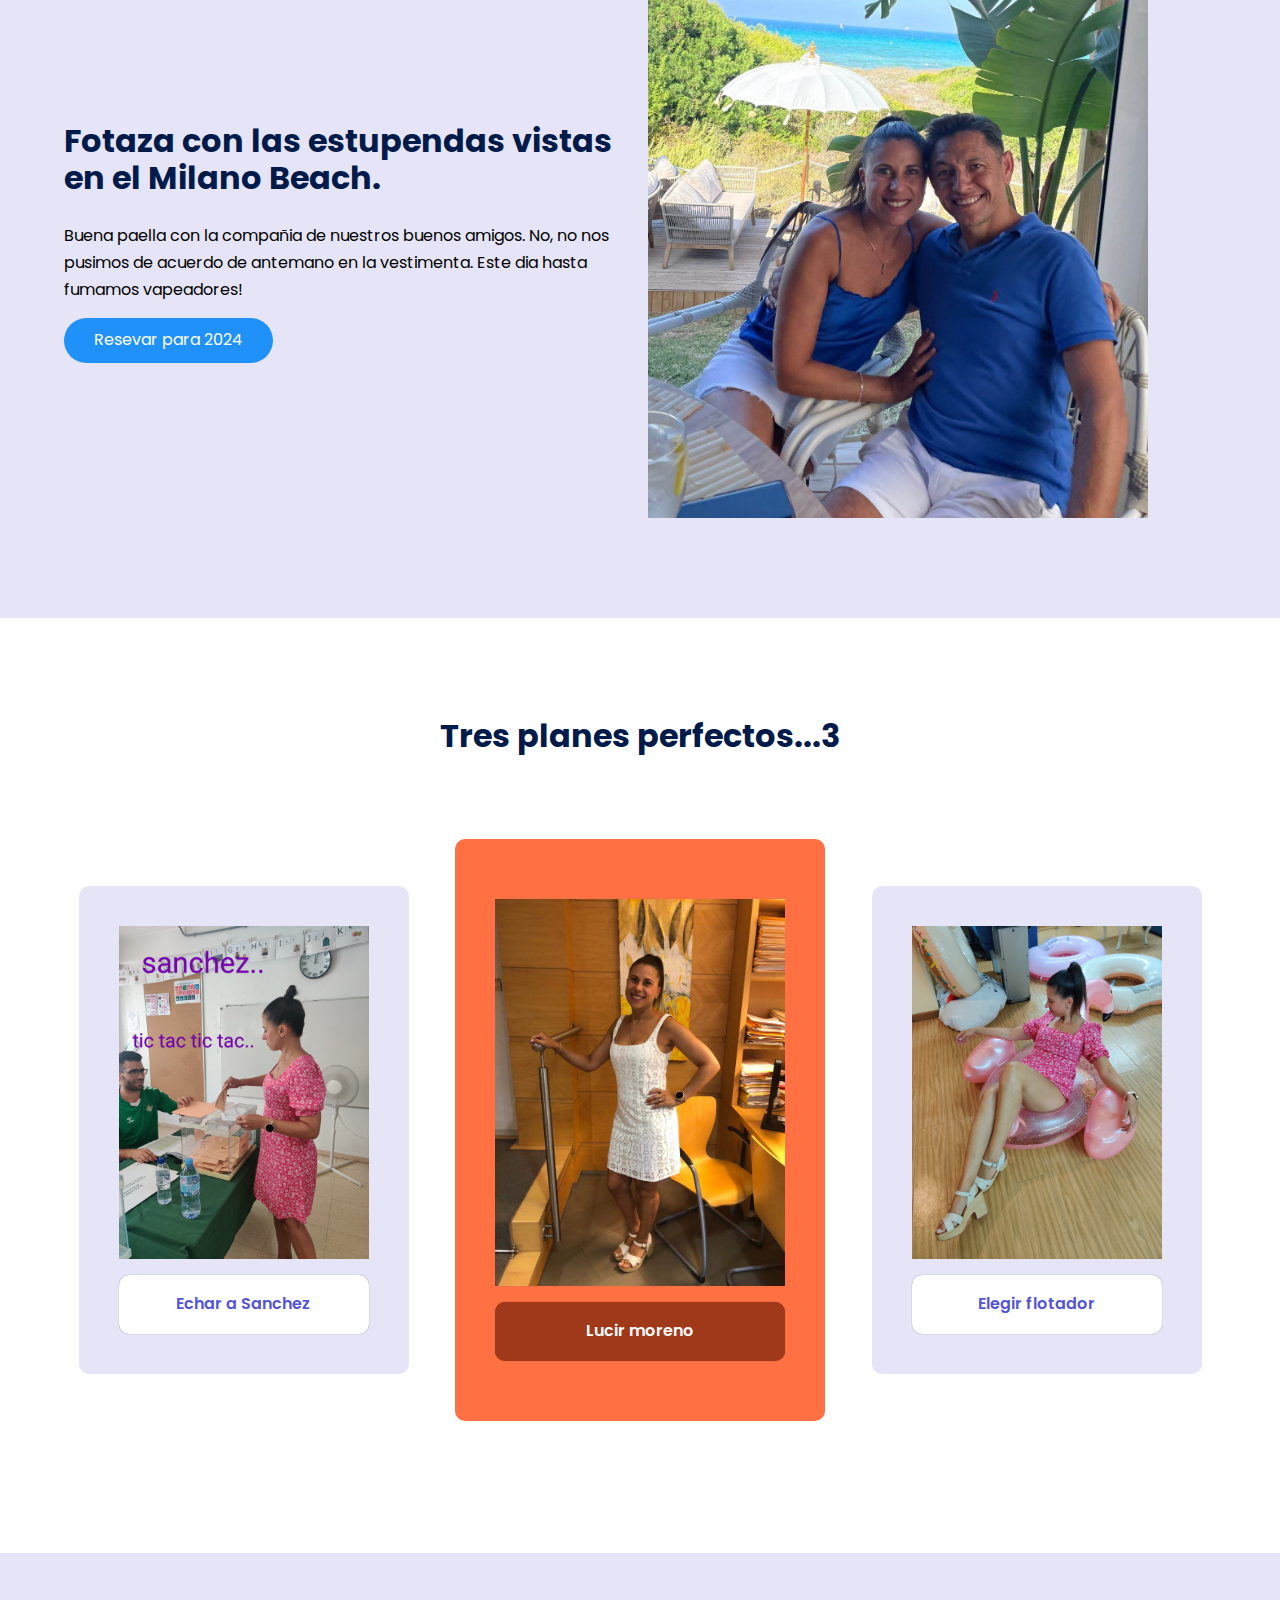
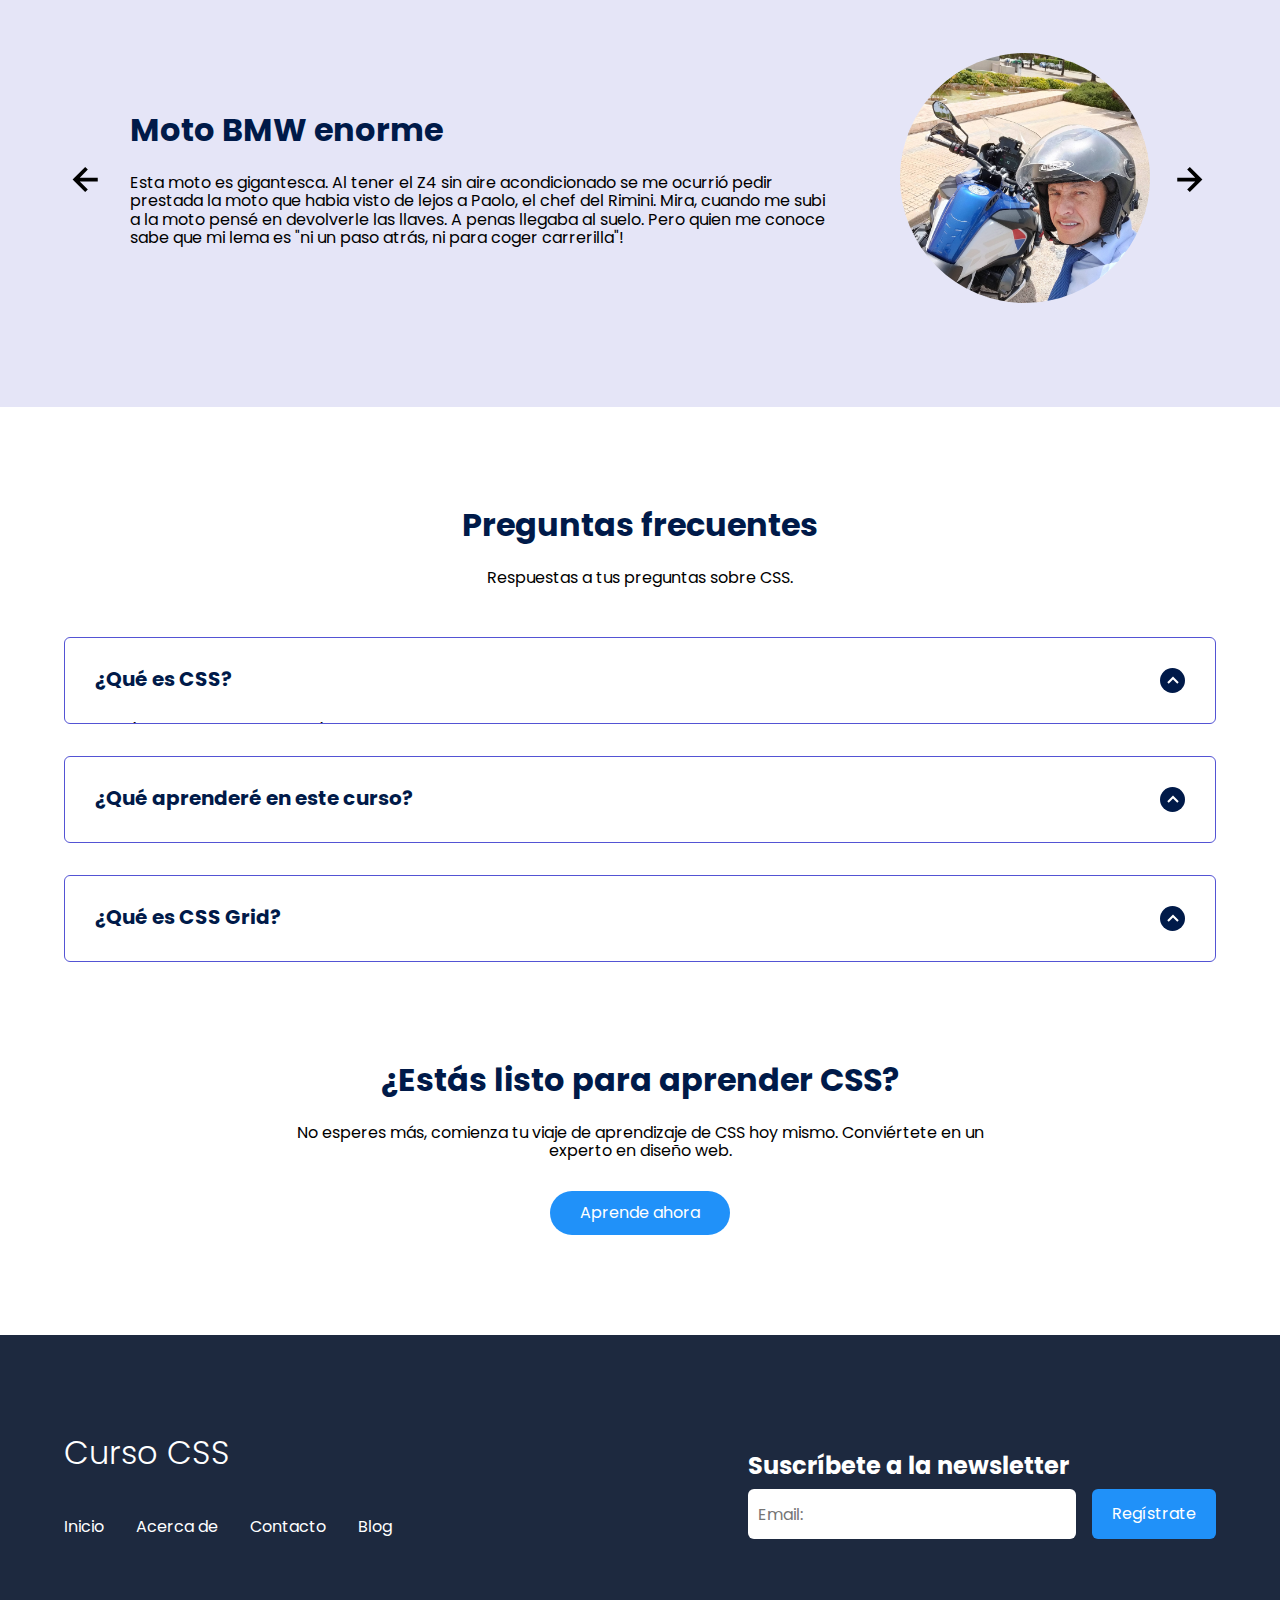
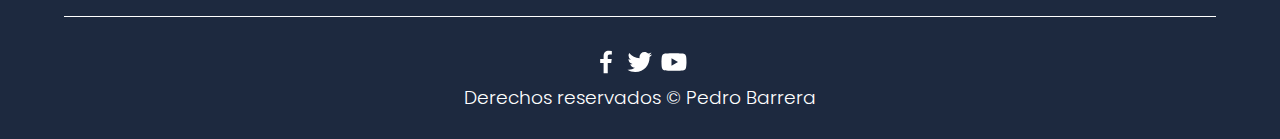
==== commit 54089c48: "Añadido el 3 en raya" ====
--- a/index.html
+++ b/index.html
@@ -4,10 +4,10 @@
     <meta charset="UTF-8">
     <meta name="viewport" content="width=device-width, initial-scale=1.0">
     <title>Ave Verano 2023</title>
-    <link rel="apple-touch-icon" sizes="180x180" href="/apple-touch-icon.png">
-    <link rel="icon" type="image/png" sizes="32x32" href="/favicon-32x32.png">
-    <link rel="icon" type="image/png" sizes="16x16" href="/favicon-16x16.png">
-    <link rel="manifest" href="/site.webmanifest">
+    <link rel="apple-touch-icon" sizes="180x180" href="./images/apple-touch-icon.png">
+    <link rel="icon" type="image/png" sizes="32x32" href="./images/favicon-32x32.png">
+    <link rel="icon" type="image/png" sizes="16x16" href="./images/favicon-16x16.png">
+    <link rel="manifest" href="./images/site.webmanifest">
     <link rel="stylesheet" href="./css/normalize.css">
     <link rel="stylesheet" href="./css/estilos.css">
 
@@ -25,6 +25,9 @@
                     </li>
                     <li class="nav_web_items">
                         <a href="./burger.html" class="nav_title hero_link_tienda">Visitar hamburguesería</a>
+                    </li>
+                    <li class="nav_web_items">
+                        <a href="https://tres-en-raya-av3ca3sar.netlify.app" class="nav_title hero_link_tienda">Jugar a tres en raya</a>
                     </li>
 
                 </ul>
